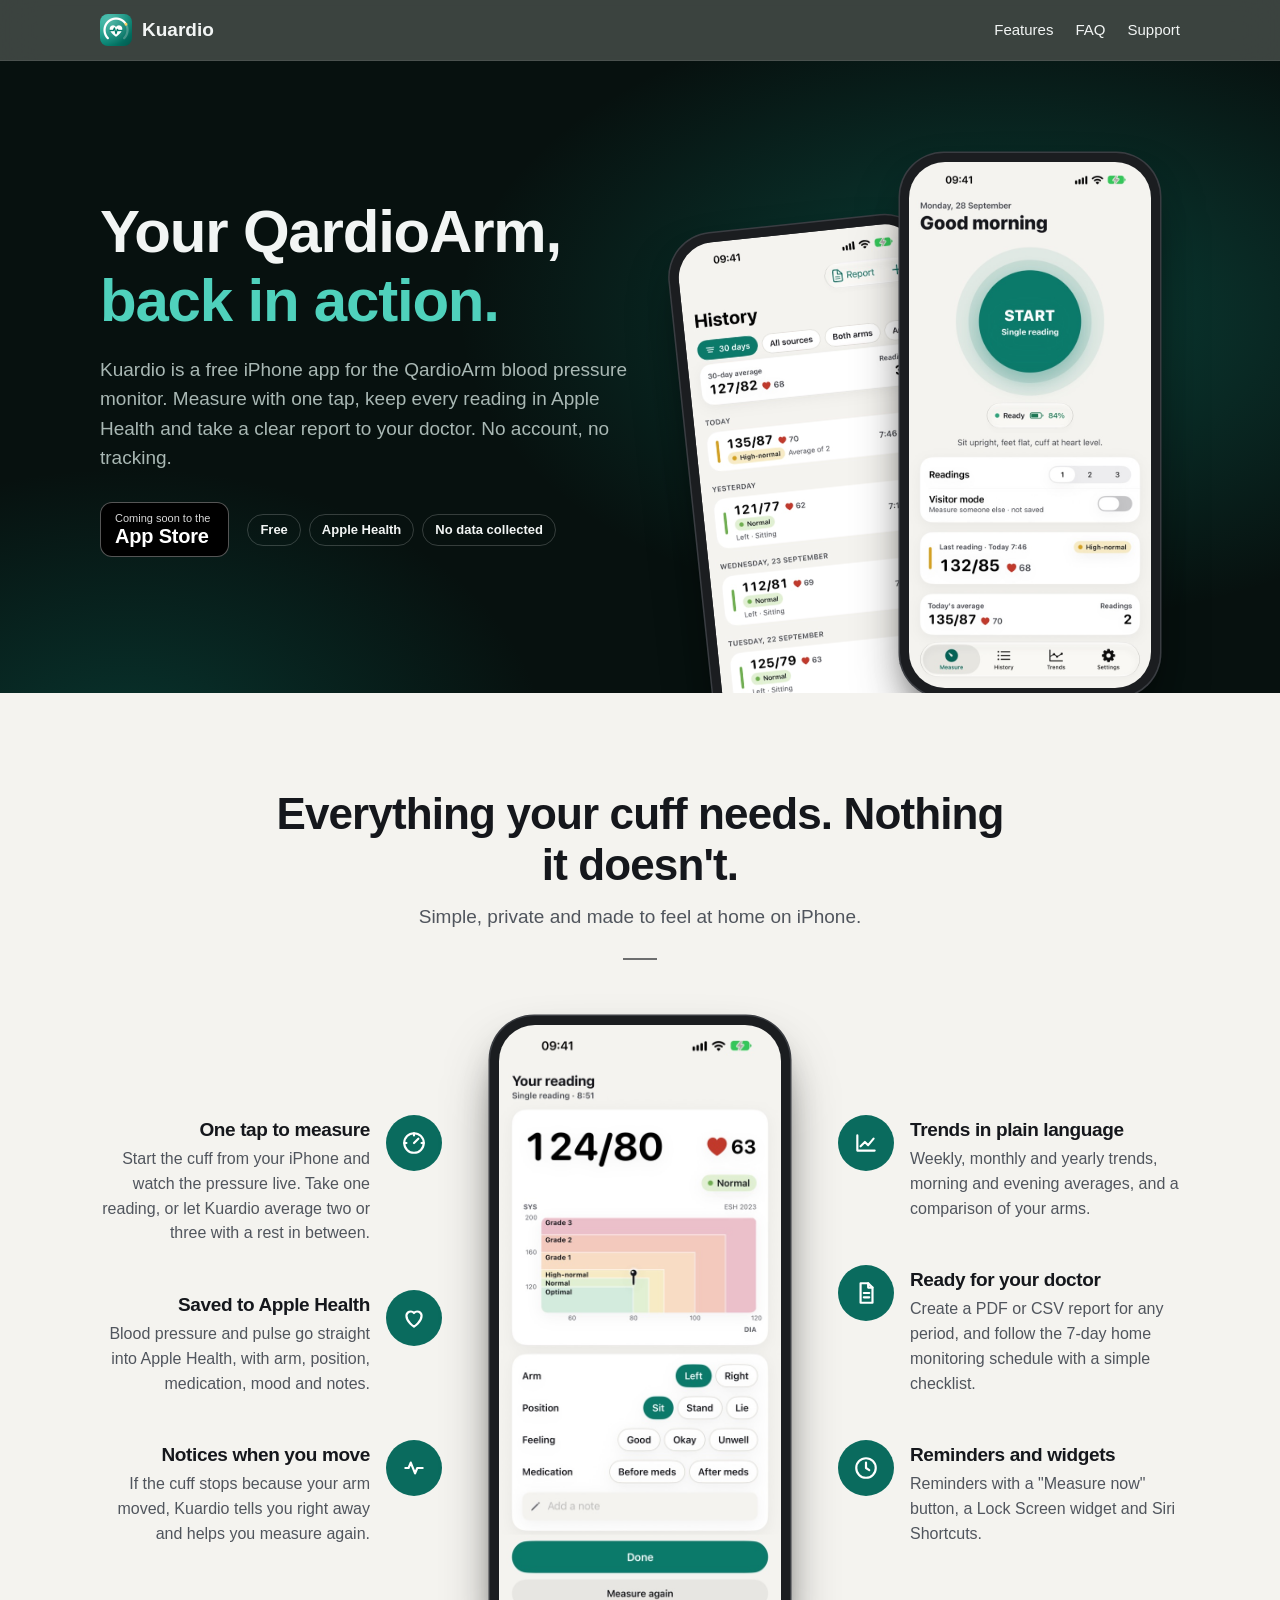
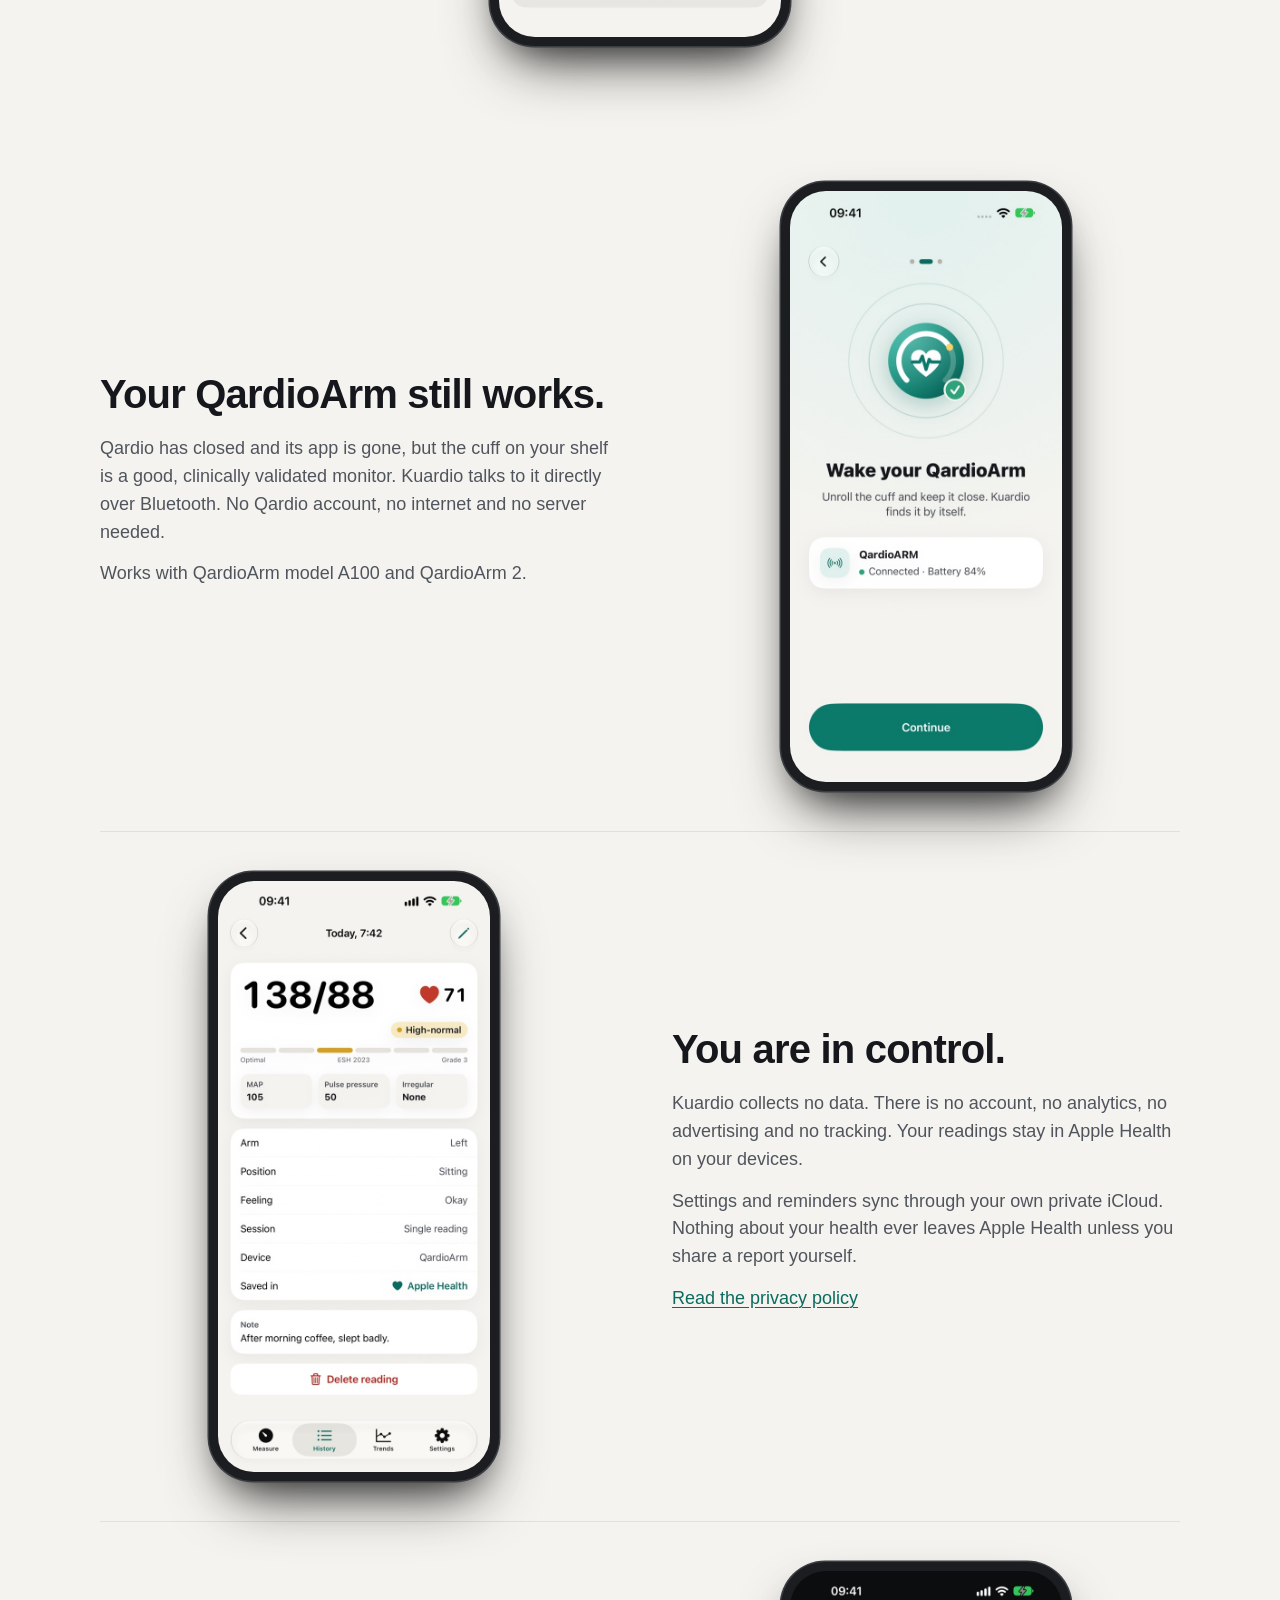
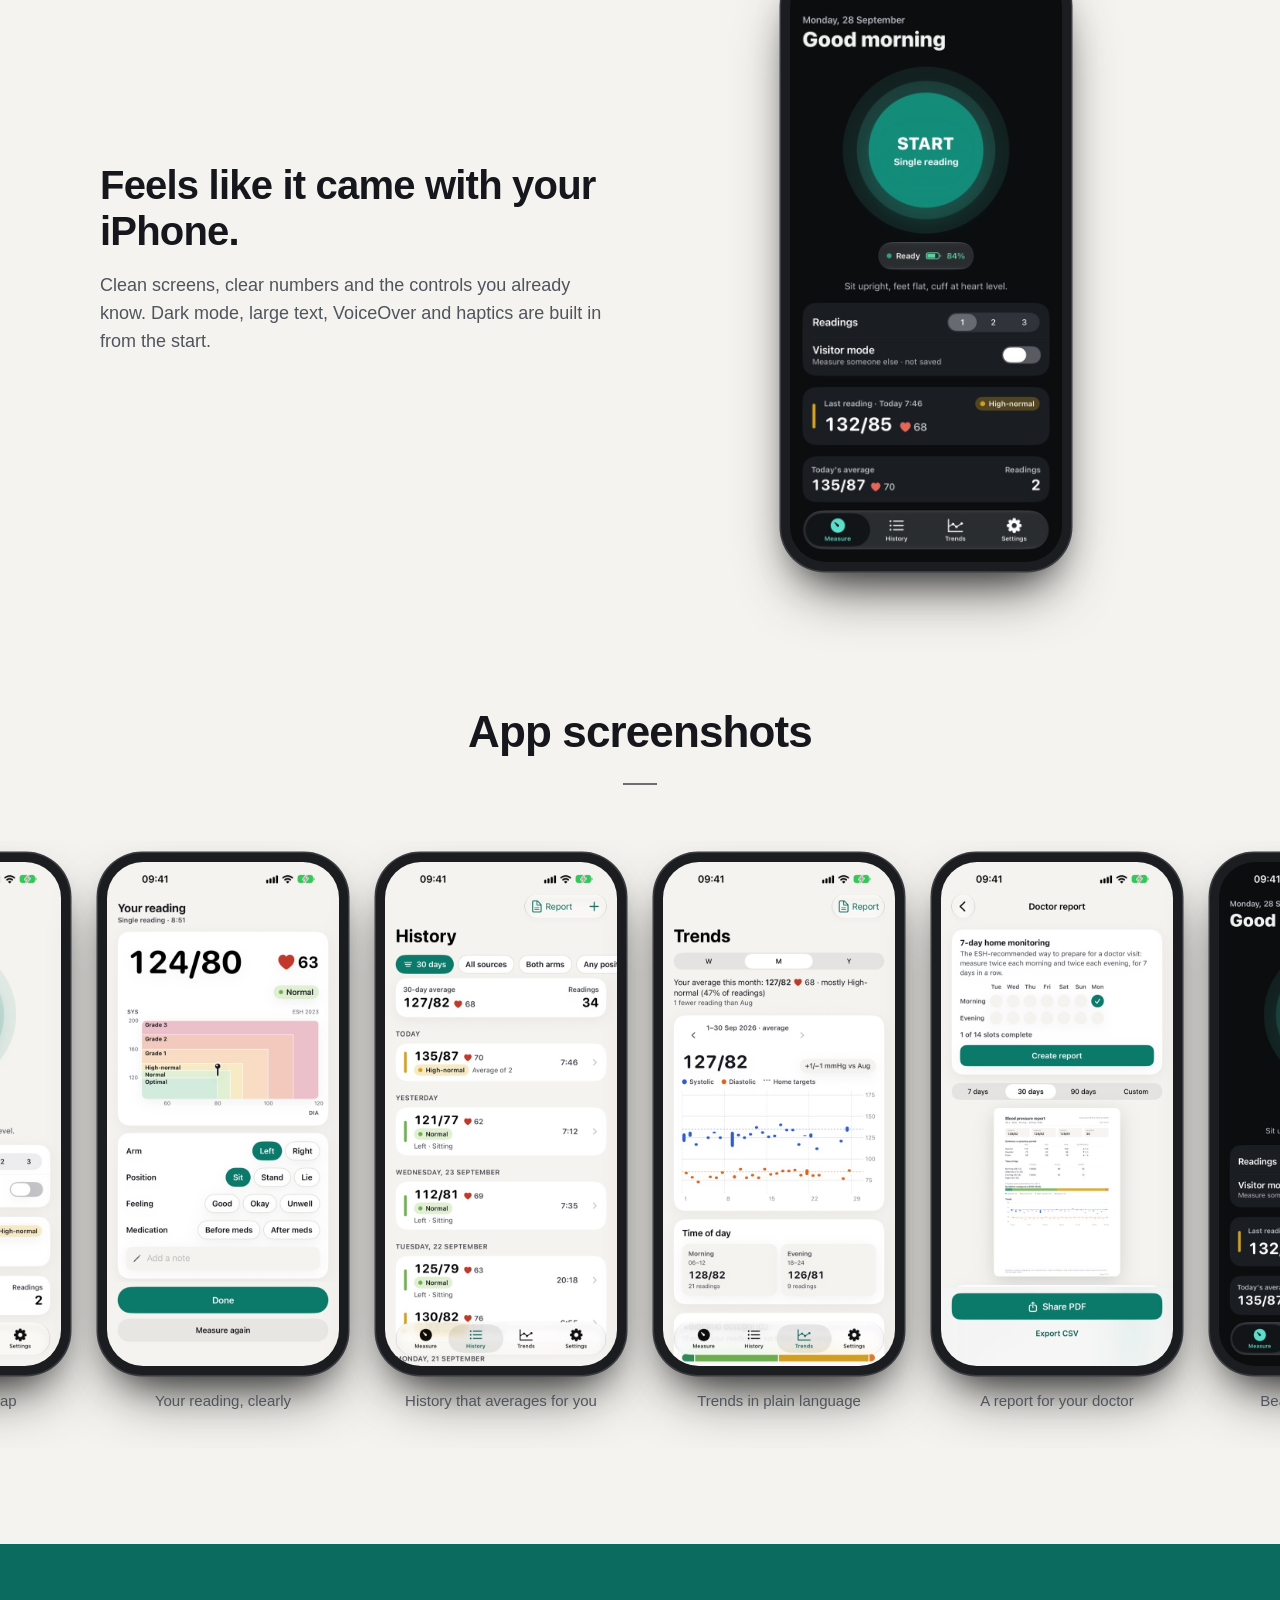
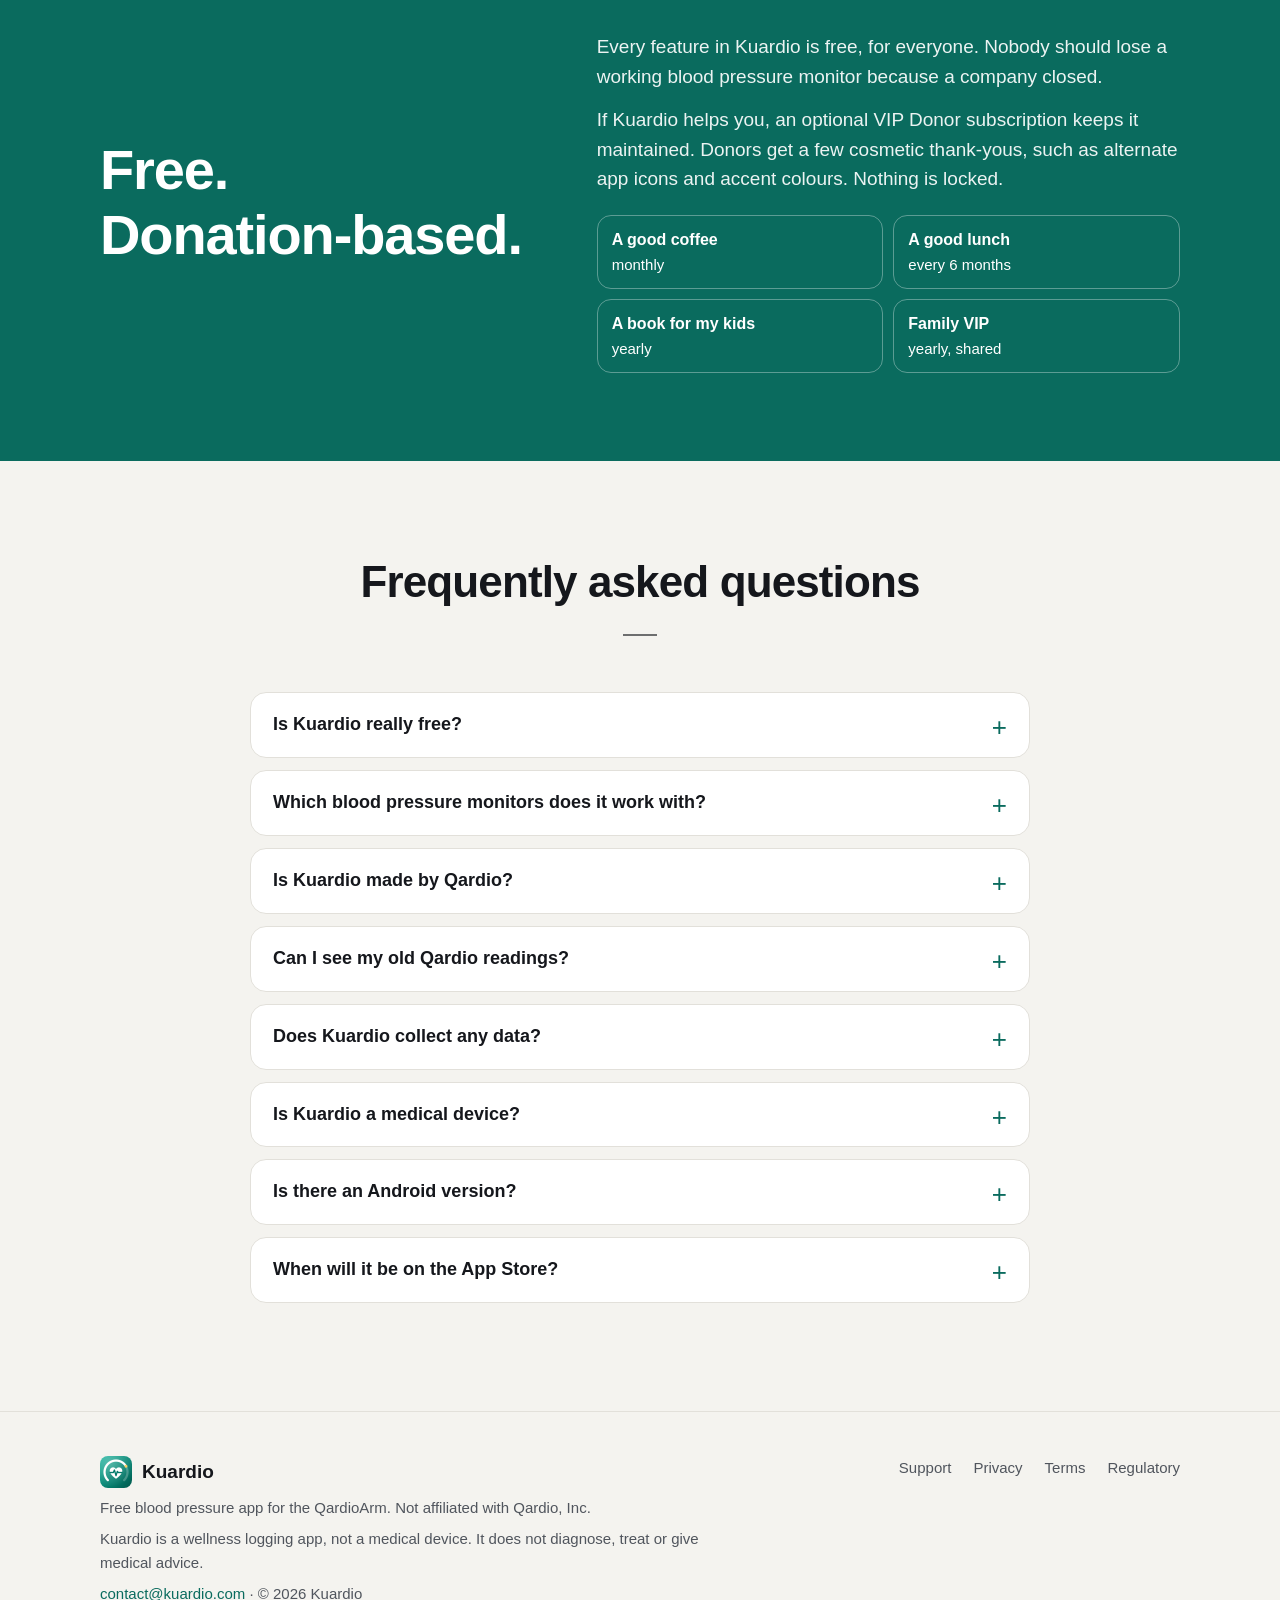
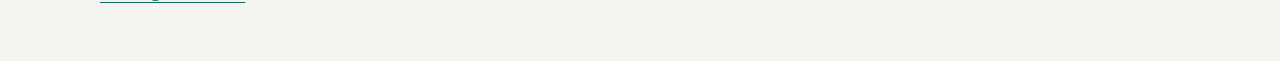
==== index.html @ b826f0f4 "Kuardio website: home, support, privacy, terms and regulatory pages Co-Authored-By: Claude Opus 5.5 " ====
<!doctype html>
<html lang="en">
<head>
<meta charset="utf-8">
<meta name="viewport" content="width=device-width, initial-scale=1">
<title>Kuardio – Free QardioArm blood pressure app for iPhone</title>
<meta name="description" content="Kuardio brings your QardioArm blood pressure monitor back to life. Measure with one tap, keep every reading in Apple Health, and share a clear report with your doctor. Free, private, no account.">
<link rel="canonical" href="https://kuardio.com/">
<meta property="og:title" content="Kuardio – your QardioArm, back in action">
<meta property="og:description" content="Free iPhone app for the QardioArm blood pressure monitor. Apple Health, trends and doctor reports. No account, no tracking.">
<meta property="og:image" content="https://kuardio.com/assets/img/icon-512.png">
<meta property="og:url" content="https://kuardio.com/">
<meta name="theme-color" content="#07110F">
<link rel="icon" href="/favicon.png">
<link rel="apple-touch-icon" href="/assets/img/apple-touch-icon.png">
<link rel="stylesheet" href="/assets/site.css">
</head>
<body>

<header class="site-header on-hero">
  <div class="wrap">
    <a class="brand" href="/"><img src="/assets/img/icon-512.png" alt="">Kuardio</a>
    <nav aria-label="Main">
      <a href="#features" class="optional">Features</a>
      <a href="#faq" class="optional">FAQ</a>
      <a href="/support.html">Support</a>
    </nav>
  </div>
</header>

<main>
<section class="hero">
  <div class="wrap">
    <div class="copy">
      <h1>Your QardioArm,<br><span>back in action.</span></h1>
      <p class="lead">Kuardio is a free iPhone app for the QardioArm blood pressure monitor. Measure with one tap, keep
        every reading in Apple Health and take a clear report to your doctor. No account, no tracking.</p>
      <div class="store-row">
        <!-- When the app is live, replace this with Apple's official "Download on the App Store" badge and the app link. -->
        <a class="store-badge" href="#faq" aria-label="Coming soon to the App Store">
          <span><small>Coming soon to the</small><strong>App Store</strong></span>
        </a>
        <div class="chips"><span class="chip">Free</span><span class="chip">Apple Health</span><span class="chip">No data collected</span></div>
      </div>
    </div>
    <div class="hero-phones" aria-hidden="true">
      <div class="phone"><img src="/assets/img/03-history.jpg" alt="" width="600" height="1304"></div>
      <div class="phone"><img src="/assets/img/01-measure.jpg" alt="" width="600" height="1304"></div>
    </div>
  </div>
</section>

<section class="block" id="features">
  <div class="wrap">
    <div class="section-head">
      <h2>Everything your cuff needs. Nothing it doesn't.</h2>
      <p>Simple, private and made to feel at home on iPhone.</p>
    </div>
    <div class="feature-grid">
      <div class="feature-col left">
        <div class="feature">
          <div class="icon"><svg viewBox="0 0 24 24"><circle cx="12" cy="12" r="9"/><path d="M12 12l4-4"/><path d="M12 3v2M3 12h2M19 12h2"/></svg></div>
          <div><h3>One tap to measure</h3><p>Start the cuff from your iPhone and watch the pressure live. Take one reading, or let Kuardio average two or three with a rest in between.</p></div>
        </div>
        <div class="feature">
          <div class="icon"><svg viewBox="0 0 24 24"><path d="M12 20s-7-4.4-7-10a4 4 0 0 1 7-2.6A4 4 0 0 1 19 10c0 5.6-7 10-7 10z"/></svg></div>
          <div><h3>Saved to Apple Health</h3><p>Blood pressure and pulse go straight into Apple Health, with arm, position, medication, mood and notes.</p></div>
        </div>
        <div class="feature">
          <div class="icon"><svg viewBox="0 0 24 24"><path d="M4 12h3l2-5 4 10 2-5h5"/></svg></div>
          <div><h3>Notices when you move</h3><p>If the cuff stops because your arm moved, Kuardio tells you right away and helps you measure again.</p></div>
        </div>
      </div>
      <div class="phone"><img src="/assets/img/02-result.jpg" alt="Kuardio showing a finished reading with its guideline chart and tags" width="600" height="1304" loading="lazy"></div>
      <div class="feature-col">
        <div class="feature">
          <div class="icon"><svg viewBox="0 0 24 24"><path d="M4 19V5M4 19h16"/><path d="M7 15l4-4 3 3 5-6"/></svg></div>
          <div><h3>Trends in plain language</h3><p>Weekly, monthly and yearly trends, morning and evening averages, and a comparison of your arms.</p></div>
        </div>
        <div class="feature">
          <div class="icon"><svg viewBox="0 0 24 24"><path d="M7 3h7l4 4v14H7z"/><path d="M14 3v4h4M10 12h5M10 16h5"/></svg></div>
          <div><h3>Ready for your doctor</h3><p>Create a PDF or CSV report for any period, and follow the 7-day home monitoring schedule with a simple checklist.</p></div>
        </div>
        <div class="feature">
          <div class="icon"><svg viewBox="0 0 24 24"><path d="M12 7v5l3 2"/><circle cx="12" cy="12" r="9"/></svg></div>
          <div><h3>Reminders and widgets</h3><p>Reminders with a "Measure now" button, a Lock Screen widget and Siri Shortcuts.</p></div>
        </div>
      </div>
    </div>
  </div>
</section>

<section class="block" style="padding-top:0">
  <div class="wrap">
    <div class="story">
      <div class="text">
        <h2>Your QardioArm still works.</h2>
        <p>Qardio has closed and its app is gone, but the cuff on your shelf is a good, clinically validated monitor.
          Kuardio talks to it directly over Bluetooth. No Qardio account, no internet and no server needed.</p>
        <p>Works with QardioArm model A100 and QardioArm 2.</p>
      </div>
      <div class="phone"><img src="/assets/img/12-connect-cuff.jpg" alt="Kuardio connecting to a QardioArm cuff" width="600" height="1304" loading="lazy"></div>
    </div>
    <div class="story flip">
      <div class="text">
        <h2>You are in control.</h2>
        <p>Kuardio collects no data. There is no account, no analytics, no advertising and no tracking. Your readings stay
          in Apple Health on your devices.</p>
        <p>Settings and reminders sync through your own private iCloud. Nothing about your health ever leaves Apple Health
          unless you share a report yourself.</p>
        <p><a href="/privacy.html">Read the privacy policy</a></p>
      </div>
      <div class="phone"><img src="/assets/img/06-detail.jpg" alt="A reading's details, saved in Apple Health" width="600" height="1304" loading="lazy"></div>
    </div>
    <div class="story">
      <div class="text">
        <h2>Feels like it came with your iPhone.</h2>
        <p>Clean screens, clear numbers and the controls you already know. Dark mode, large text, VoiceOver and haptics
          are built in from the start.</p>
      </div>
      <div class="phone"><img src="/assets/img/07-dark.jpg" alt="Kuardio in dark mode" width="600" height="1304" loading="lazy"></div>
    </div>
  </div>
</section>

<section class="block" id="screenshots" style="padding-top:0">
  <div class="wrap"><div class="section-head"><h2>App screenshots</h2></div></div>
  <div class="shots">
    <figure><div class="phone"><img src="/assets/img/01-measure.jpg" alt="" width="600" height="1304" loading="lazy"></div><figcaption>Measure with one tap</figcaption></figure>
    <figure><div class="phone"><img src="/assets/img/02-result.jpg" alt="" width="600" height="1304" loading="lazy"></div><figcaption>Your reading, clearly</figcaption></figure>
    <figure><div class="phone"><img src="/assets/img/03-history.jpg" alt="" width="600" height="1304" loading="lazy"></div><figcaption>History that averages for you</figcaption></figure>
    <figure><div class="phone"><img src="/assets/img/04-trends.jpg" alt="" width="600" height="1304" loading="lazy"></div><figcaption>Trends in plain language</figcaption></figure>
    <figure><div class="phone"><img src="/assets/img/05-report.jpg" alt="" width="600" height="1304" loading="lazy"></div><figcaption>A report for your doctor</figcaption></figure>
    <figure><div class="phone"><img src="/assets/img/07-dark.jpg" alt="" width="600" height="1304" loading="lazy"></div><figcaption>Beautiful in dark mode</figcaption></figure>
  </div>
</section>

<section class="band" id="free">
  <div class="wrap">
    <h2>Free.<br>Donation-based.</h2>
    <div>
      <p>Every feature in Kuardio is free, for everyone. Nobody should lose a working blood pressure monitor because a
        company closed.</p>
      <p>If Kuardio helps you, an optional VIP Donor subscription keeps it maintained. Donors get a few cosmetic
        thank-yous, such as alternate app icons and accent colours. Nothing is locked.</p>
      <div class="tiers">
        <div class="tier"><strong>A good coffee</strong>monthly</div>
        <div class="tier"><strong>A good lunch</strong>every 6 months</div>
        <div class="tier"><strong>A book for my kids</strong>yearly</div>
        <div class="tier"><strong>Family VIP</strong>yearly, shared</div>
      </div>
    </div>
  </div>
</section>

<section class="block" id="faq">
  <div class="wrap">
    <div class="section-head"><h2>Frequently asked questions</h2></div>
    <div class="faq">
      <details>
        <summary>Is Kuardio really free?</summary>
        <div><p>Yes. Every feature is free, with no ads and no paywall. Optional donation subscriptions help cover
          development and the Apple Developer Program; they don't unlock any features.</p></div>
      </details>
      <details>
        <summary>Which blood pressure monitors does it work with?</summary>
        <div><p>QardioArm model A100 and QardioArm 2. Kuardio needs an iPhone with iOS 26 or later. Other Qardio
          devices (QardioBase, QardioCore) aren't supported.</p></div>
      </details>
      <details>
        <summary>Is Kuardio made by Qardio?</summary>
        <div><p>No. Kuardio is an independent app made by a QardioArm owner after Qardio closed. It isn't affiliated
          with or endorsed by Qardio, Inc. "QardioArm" is used only to say which cuff Kuardio works with.</p></div>
      </details>
      <details>
        <summary>Can I see my old Qardio readings?</summary>
        <div><p>Kuardio shows all blood pressure readings in Apple Health, from any app. If the Qardio app saved your
          readings to Apple Health, they appear in Kuardio's history and trends. Data kept only in Qardio's cloud
          can't be reached any more.</p></div>
      </details>
      <details>
        <summary>Does Kuardio collect any data?</summary>
        <div><p>No. There is no account, no server, no analytics and no tracking. Readings are stored in Apple Health;
          settings sync through your private iCloud. See the <a href="/privacy.html">privacy policy</a>.</p></div>
      </details>
      <details>
        <summary>Is Kuardio a medical device?</summary>
        <div><p>No. Kuardio is a wellness logging app. The measurement is made by your QardioArm, which was cleared by
          the FDA and CE-marked as a blood pressure monitor. Kuardio starts the cuff, shows and stores what it reports,
          and does not diagnose, treat or give medical advice. More on the <a href="/regulatory.html">regulatory
          page</a>.</p></div>
      </details>
      <details>
        <summary>Is there an Android version?</summary>
        <div><p>Not at the moment. Kuardio is built for iPhone and Apple Health.</p></div>
      </details>
      <details>
        <summary>When will it be on the App Store?</summary>
        <div><p>Kuardio is being prepared for App Store review. This page will link to it as soon as it's
          available.</p></div>
      </details>
    </div>
  </div>
</section>
</main>

<footer class="site-footer">
  <div class="wrap">
    <div>
      <a class="brand" href="/"><img src="/assets/img/icon-512.png" alt="">Kuardio</a>
      <p>Free blood pressure app for the QardioArm. Not affiliated with Qardio, Inc.</p>
      <p>Kuardio is a wellness logging app, not a medical device. It does not diagnose, treat or give medical advice.</p>
      <p><a href="mailto:contact@kuardio.com">contact@kuardio.com</a> · © 2026 Kuardio</p>
    </div>
    <nav aria-label="Footer">
      <a href="/support.html">Support</a>
      <a href="/privacy.html">Privacy</a>
      <a href="/terms.html">Terms</a>
      <a href="/regulatory.html">Regulatory</a>
    </nav>
  </div>
</footer>
</body>
</html>
---- assets/site.css ----
/* Kuardio website. One stylesheet, no build step, no third-party code. */
:root {
  color-scheme: light dark;
  --bg: #F4F3EF;
  --surface: #FFFFFF;
  --ink: #15171C;
  --ink2: #50555D;
  --line: #E2E0DA;
  --accent: #0A6B5E;
  --accent-bright: #13A08B;
  --accent-ink: #FFFFFF;
  --hero: #07110F;
  --hero-ink: #F2F5F4;
  --hero-ink2: #A9B8B4;
  --radius: 22px;
  --max: 1120px;
}
@media (prefers-color-scheme: dark) {
  :root {
    --bg: #0B0D0F;
    --surface: #16191C;
    --ink: #F2F2EF;
    --ink2: #B1B7BE;
    --line: #262A2F;
    --accent: #4FD1BC;
    --accent-bright: #4FD1BC;
    --accent-ink: #04201B;
  }
}

* { box-sizing: border-box; }
html { scroll-behavior: smooth; -webkit-text-size-adjust: 100%; }
body {
  margin: 0;
  background: var(--bg);
  color: var(--ink);
  font: 17px/1.55 -apple-system, BlinkMacSystemFont, "SF Pro Text", "Helvetica Neue", Helvetica, Arial, sans-serif;
  -webkit-font-smoothing: antialiased;
}
img { max-width: 100%; display: block; }
a { color: var(--accent); text-underline-offset: 3px; }
h1, h2, h3 { line-height: 1.15; letter-spacing: -0.02em; margin: 0; }
.wrap { max-width: var(--max); margin: 0 auto; padding: 0 20px; }

/* Header */
.site-header {
  position: sticky; top: 0; z-index: 10;
  background: color-mix(in srgb, var(--bg) 82%, transparent);
  backdrop-filter: saturate(180%) blur(20px);
  -webkit-backdrop-filter: saturate(180%) blur(20px);
  border-bottom: 1px solid var(--line);
}
.site-header.on-hero { background: color-mix(in srgb, var(--hero) 78%, transparent); border-color: #ffffff14; }
.site-header .wrap { display: flex; align-items: center; justify-content: space-between; height: 60px; gap: 16px; }
.brand { display: flex; align-items: center; gap: 10px; font-weight: 700; font-size: 19px; color: var(--ink); text-decoration: none; }
.on-hero .brand, .on-hero nav a { color: var(--hero-ink); }
.brand img { width: 32px; height: 32px; border-radius: 8px; }
nav { display: flex; gap: 22px; }
nav a { color: var(--ink2); text-decoration: none; font-size: 15px; font-weight: 500; }
nav a:hover, nav a[aria-current="page"] { color: var(--ink); }
.on-hero nav a:hover { color: #fff; }
@media (max-width: 560px) { nav { gap: 14px; } nav a.optional { display: none; } }

/* Hero */
.hero {
  background:
    radial-gradient(900px 520px at 78% 40%, #13A08B55, transparent 60%),
    radial-gradient(700px 480px at 10% 110%, #0A6B5E66, transparent 60%),
    var(--hero);
  color: var(--hero-ink);
  overflow: hidden;
}
.hero .wrap { display: grid; grid-template-columns: 1.05fr 1fr; align-items: center; gap: 40px; padding-top: 72px; padding-bottom: 0; }
.hero h1 { font-size: clamp(38px, 5.4vw, 60px); font-weight: 800; }
.hero h1 span { color: #4FD1BC; }
.hero p.lead { color: var(--hero-ink2); font-size: 19px; margin: 20px 0 30px; max-width: 30em; }
.hero .copy { padding-bottom: 72px; }
.hero-phones { position: relative; height: 560px; }
.hero-phones .phone { position: absolute; width: 260px; }
.hero-phones .phone:first-child { left: 4%; top: 90px; transform: rotate(-6deg); }
.hero-phones .phone:last-child { right: 4%; top: 20px; z-index: 1; }
@media (max-width: 860px) {
  .hero .wrap { grid-template-columns: 1fr; padding-top: 48px; }
  .hero .copy { padding-bottom: 0; }
  .hero-phones { height: 400px; }
  .hero-phones .phone { width: min(190px, 46vw); }
  .hero-phones .phone:first-child { left: max(4px, calc(50% - 185px)); top: 60px; }
  .hero-phones .phone:last-child { right: max(4px, calc(50% - 185px)); }
}

.store-row { display: flex; flex-wrap: wrap; align-items: center; gap: 18px; }
.store-badge {
  display: inline-flex; align-items: center; gap: 10px;
  background: #000; color: #fff; border: 1px solid #ffffff55; border-radius: 12px;
  padding: 9px 18px 9px 14px; text-decoration: none; line-height: 1.1;
}
.store-badge svg { width: 26px; height: 26px; fill: #fff; }
.store-badge small { display: block; font-size: 11px; opacity: .85; }
.store-badge strong { font-size: 20px; font-weight: 600; letter-spacing: -0.01em; }
.chips { display: flex; flex-wrap: wrap; gap: 8px; }
.chip { font-size: 13px; font-weight: 600; color: var(--hero-ink); border: 1px solid #ffffff30; border-radius: 99px; padding: 5px 12px; }

/* Phone frame around a screenshot */
.phone {
  border-radius: 44px; padding: 9px; background: #1B1D20;
  box-shadow: 0 0 0 1.5px #3A3D42, 0 30px 60px -20px #000c, 0 18px 36px -18px #0008;
}
.phone img { border-radius: 36px; width: 100%; height: auto; }

/* Sections */
section.block { padding: 96px 0; }
.section-head { text-align: center; max-width: 760px; margin: 0 auto 56px; }
.section-head h2 { font-size: clamp(30px, 4vw, 44px); font-weight: 800; }
.section-head p { color: var(--ink2); font-size: 19px; margin: 12px 0 0; }
.section-head::after { content: ""; display: block; width: 34px; height: 2px; background: var(--ink); opacity: .6; margin: 26px auto 0; }

/* Features around a phone */
.feature-grid { display: grid; grid-template-columns: 1fr 300px 1fr; gap: 48px; align-items: center; }
.feature-col { display: grid; gap: 44px; }
.feature-col.left { text-align: right; }
.feature { display: grid; grid-template-columns: 56px 1fr; gap: 16px; align-items: start; }
.feature-col.left .feature { grid-template-columns: 1fr 56px; }
.feature-col.left .feature .icon { order: 2; }
.feature h3 { font-size: 19px; margin: 4px 0 6px; }
.feature p { margin: 0; color: var(--ink2); font-size: 16px; }
.icon {
  width: 56px; height: 56px; border-radius: 50%;
  display: grid; place-items: center;
  background: var(--accent); color: var(--accent-ink);
}
.icon svg { width: 26px; height: 26px; stroke: currentColor; fill: none; stroke-width: 2; stroke-linecap: round; stroke-linejoin: round; }
@media (max-width: 900px) {
  .feature-grid { grid-template-columns: 1fr; }
  .feature-grid .phone { max-width: 280px; margin: 0 auto; order: -1; }
  .feature-col.left { text-align: left; }
  .feature-col.left .feature { grid-template-columns: 56px 1fr; }
  .feature-col.left .feature .icon { order: 0; }
}

/* Alternating story rows */
.story { display: grid; grid-template-columns: 1fr 1fr; gap: 64px; align-items: center; padding: 40px 0; }
.story + .story { border-top: 1px solid var(--line); }
.story .phone { max-width: 290px; margin: 0 auto; }
.story h2 { font-size: clamp(28px, 3.6vw, 40px); font-weight: 800; margin-bottom: 18px; }
.story p { color: var(--ink2); font-size: 18px; margin: 0 0 14px; }
.story.flip .text { order: 2; }
@media (max-width: 820px) { .story { grid-template-columns: 1fr; gap: 32px; } .story.flip .text { order: 0; } }

/* Screenshot strip */
.shots {
  display: grid; grid-auto-flow: column; grid-auto-columns: 250px; gap: 28px;
  overflow-x: auto; scroll-snap-type: x mandatory; padding: 12px 20px 36px;
  scrollbar-width: thin;
}
.shots figure { margin: 0; scroll-snap-align: center; }
.shots figcaption { text-align: center; color: var(--ink2); font-size: 15px; margin-top: 14px; }
@media (min-width: 1200px) { .shots { justify-content: center; } }

/* Donation band */
.band { background: #0A6B5E; color: #FFFFFF; padding: 88px 0; }
.band .wrap { display: grid; grid-template-columns: 1fr 1.3fr; gap: 48px; align-items: center; }
.band h2 { font-size: clamp(38px, 5vw, 56px); font-weight: 800; }
.band p { font-size: 19px; margin: 0 0 14px; opacity: .92; }
.tiers { display: grid; grid-template-columns: repeat(2, minmax(0, 1fr)); gap: 10px; margin-top: 22px; }
.tier { border: 1px solid #FFFFFF55; border-radius: 14px; padding: 12px 14px; font-size: 15px; }
.tier strong { display: block; font-size: 16px; }
@media (max-width: 820px) { .band .wrap { grid-template-columns: 1fr; } }

/* FAQ */
.faq { max-width: 780px; margin: 0 auto; }
.faq details { background: var(--surface); border: 1px solid var(--line); border-radius: 16px; margin-bottom: 12px; }
.faq summary { cursor: pointer; list-style: none; padding: 18px 52px 18px 22px; font-weight: 600; font-size: 18px; position: relative; }
.faq summary::-webkit-details-marker { display: none; }
.faq summary::after { content: "+"; position: absolute; right: 22px; top: 14px; font-size: 26px; font-weight: 400; color: var(--accent); }
.faq details[open] summary::after { content: "–"; }
.faq details > div { padding: 0 22px 18px; color: var(--ink2); }
.faq details > div p { margin: 0 0 10px; }

/* Documents (support, privacy, terms, regulatory) */
.doc { max-width: 760px; margin: 0 auto; padding: 56px 20px 80px; }
.doc h1 { font-size: clamp(34px, 5vw, 46px); font-weight: 800; margin-bottom: 8px; }
.doc .meta { color: var(--ink2); font-size: 15px; margin: 0 0 28px; }
.doc h2 { font-size: 22px; margin: 40px 0 10px; }
.doc h3 { font-size: 18px; margin: 24px 0 8px; }
.doc p, .doc li { color: var(--ink2); }
.doc li { margin-bottom: 6px; }
.doc strong { color: var(--ink); }
.doc .card { background: var(--surface); border: 1px solid var(--line); border-radius: var(--radius); padding: 22px 24px; margin: 20px 0; }
.doc .card p:last-child { margin-bottom: 0; }
.doc table { width: 100%; border-collapse: collapse; font-size: 15px; margin: 12px 0; }
.doc th, .doc td { text-align: left; padding: 10px 8px; border-bottom: 1px solid var(--line); vertical-align: top; color: var(--ink2); }
.doc th { color: var(--ink); font-weight: 600; }
.doc .table-scroll { overflow-x: auto; }
.button {
  display: inline-block; background: var(--accent); color: var(--accent-ink);
  font-weight: 600; text-decoration: none; border-radius: 12px; padding: 12px 22px;
}
.toc { display: flex; flex-wrap: wrap; gap: 8px; margin: 0 0 8px; padding: 0; list-style: none; }
.toc a { display: inline-block; border: 1px solid var(--line); border-radius: 99px; padding: 5px 13px; font-size: 14px; text-decoration: none; color: var(--ink2); }

/* Footer */
.site-footer { border-top: 1px solid var(--line); padding: 44px 0 56px; color: var(--ink2); font-size: 15px; }
.site-footer .wrap { display: grid; grid-template-columns: 1.4fr 1fr; gap: 28px; }
.site-footer nav { flex-wrap: wrap; justify-content: flex-end; }
.site-footer p { margin: 8px 0 0; }
@media (max-width: 720px) { .site-footer .wrap { grid-template-columns: 1fr; } .site-footer nav { justify-content: flex-start; } }
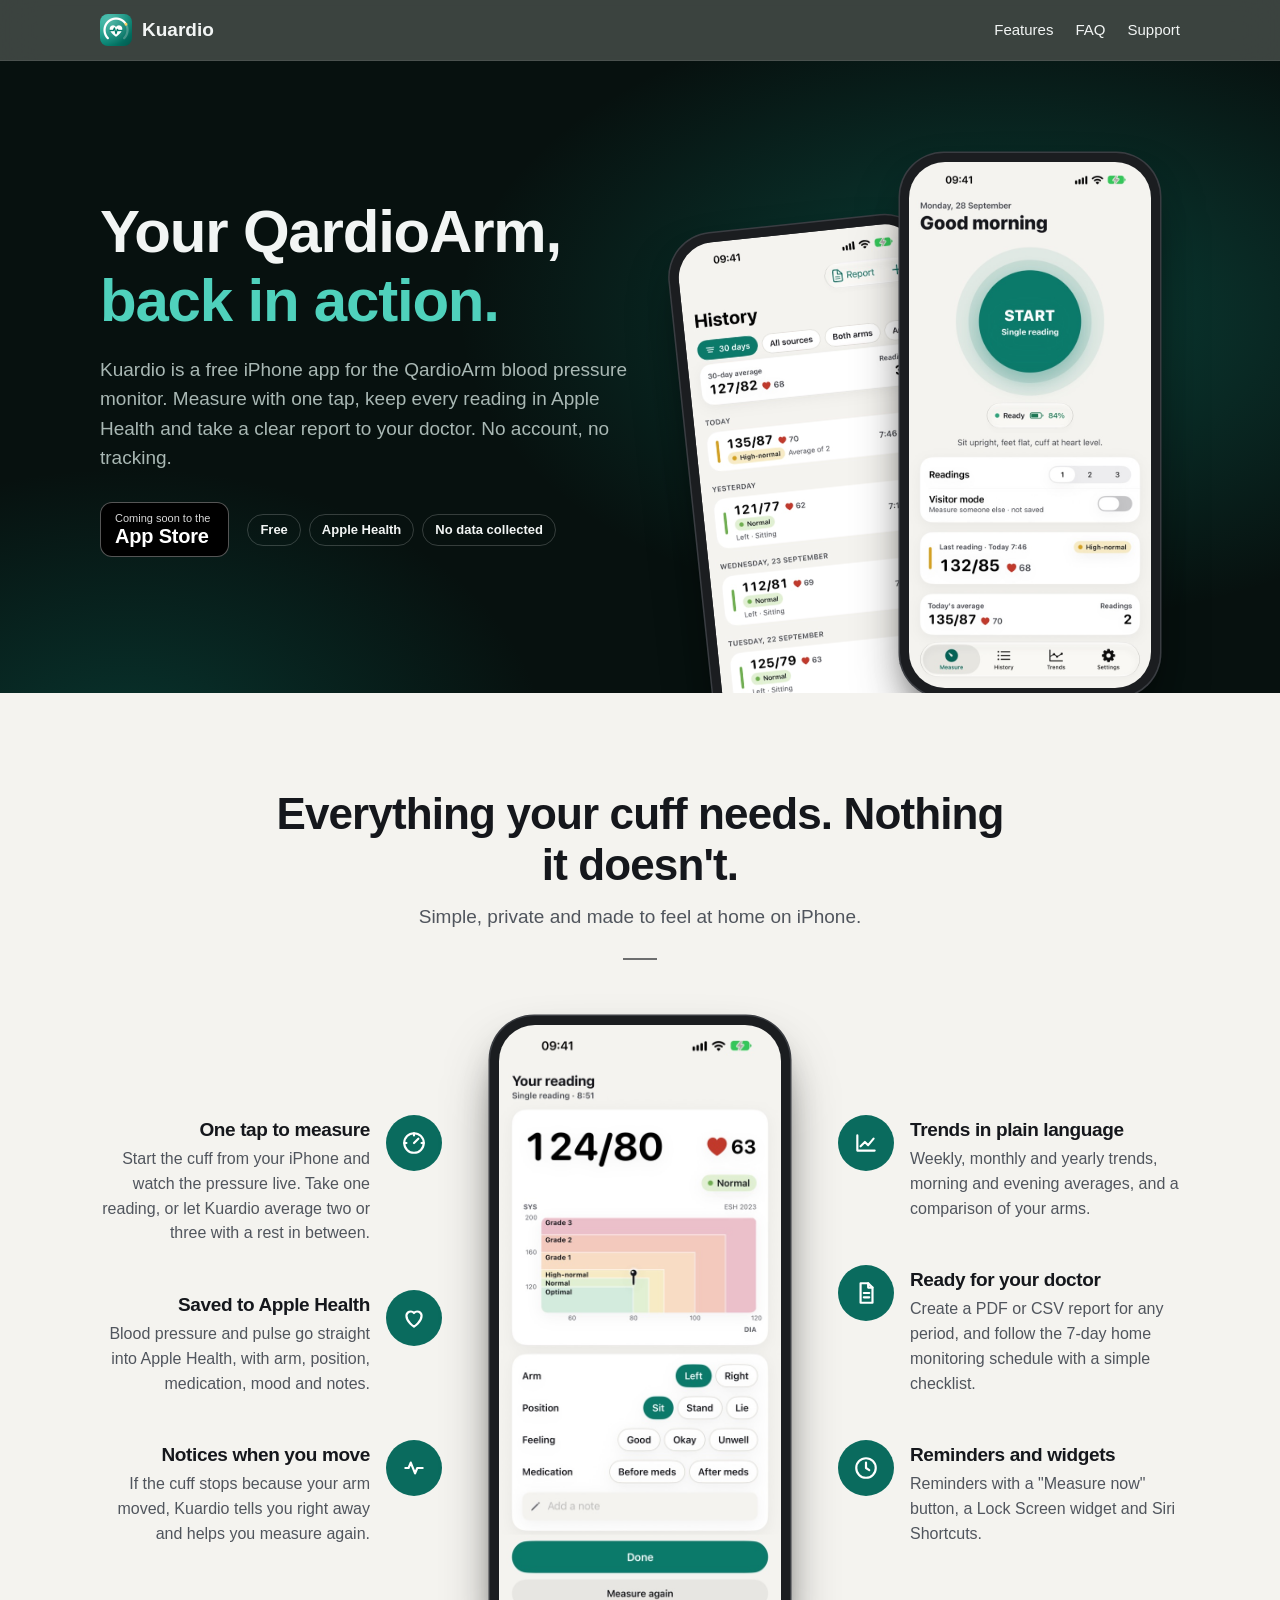
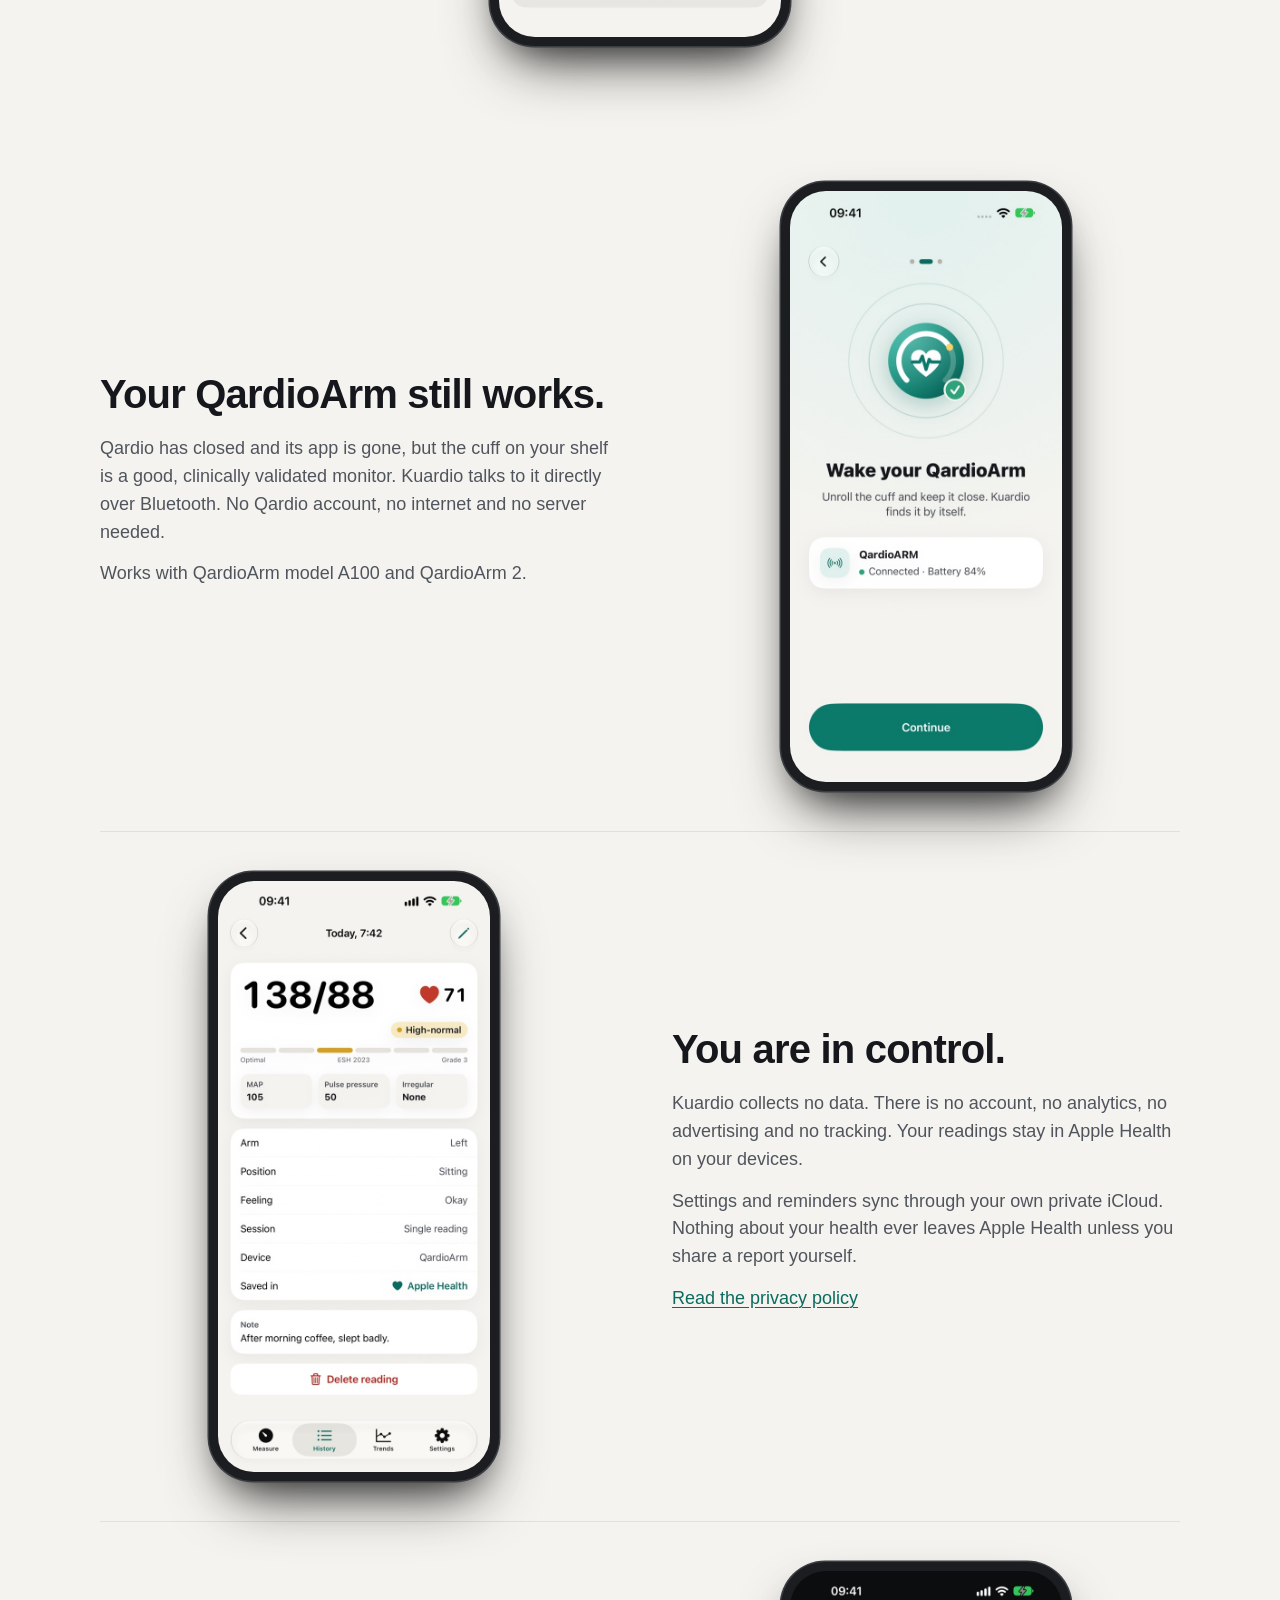
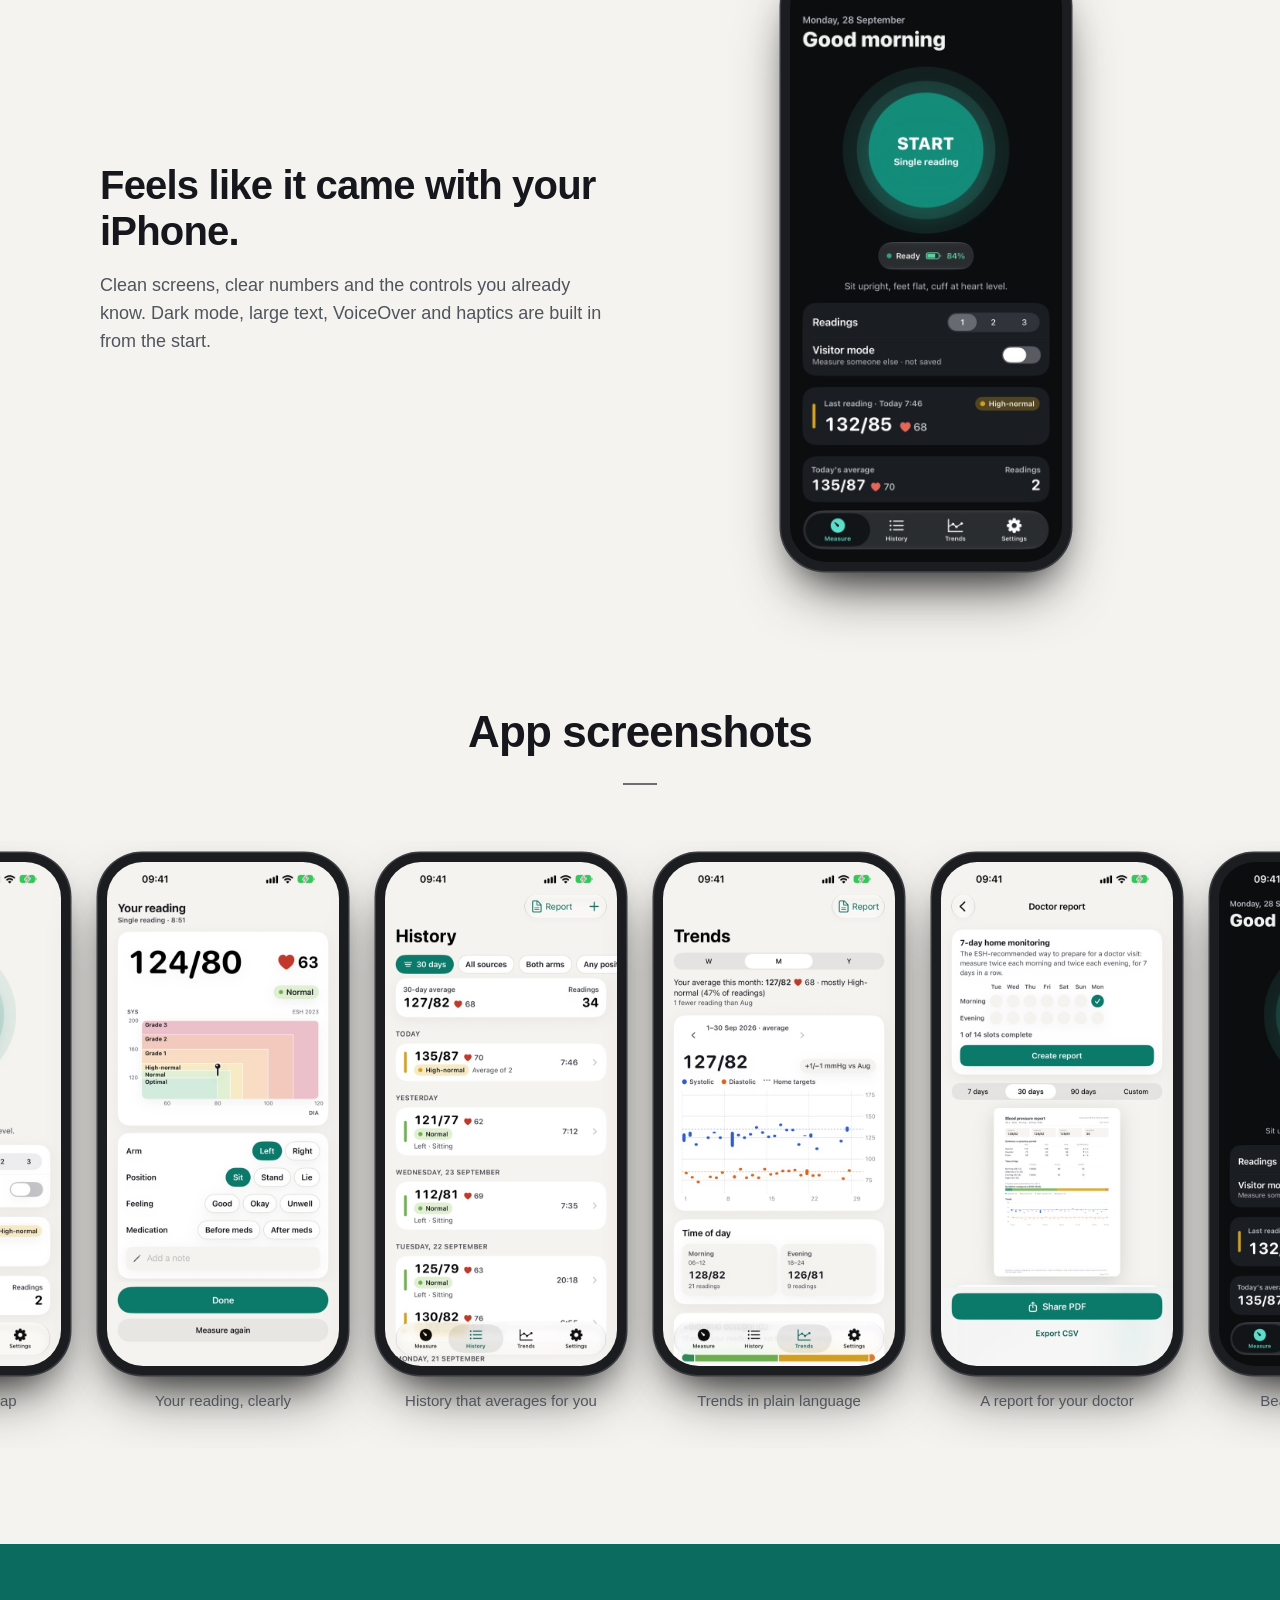
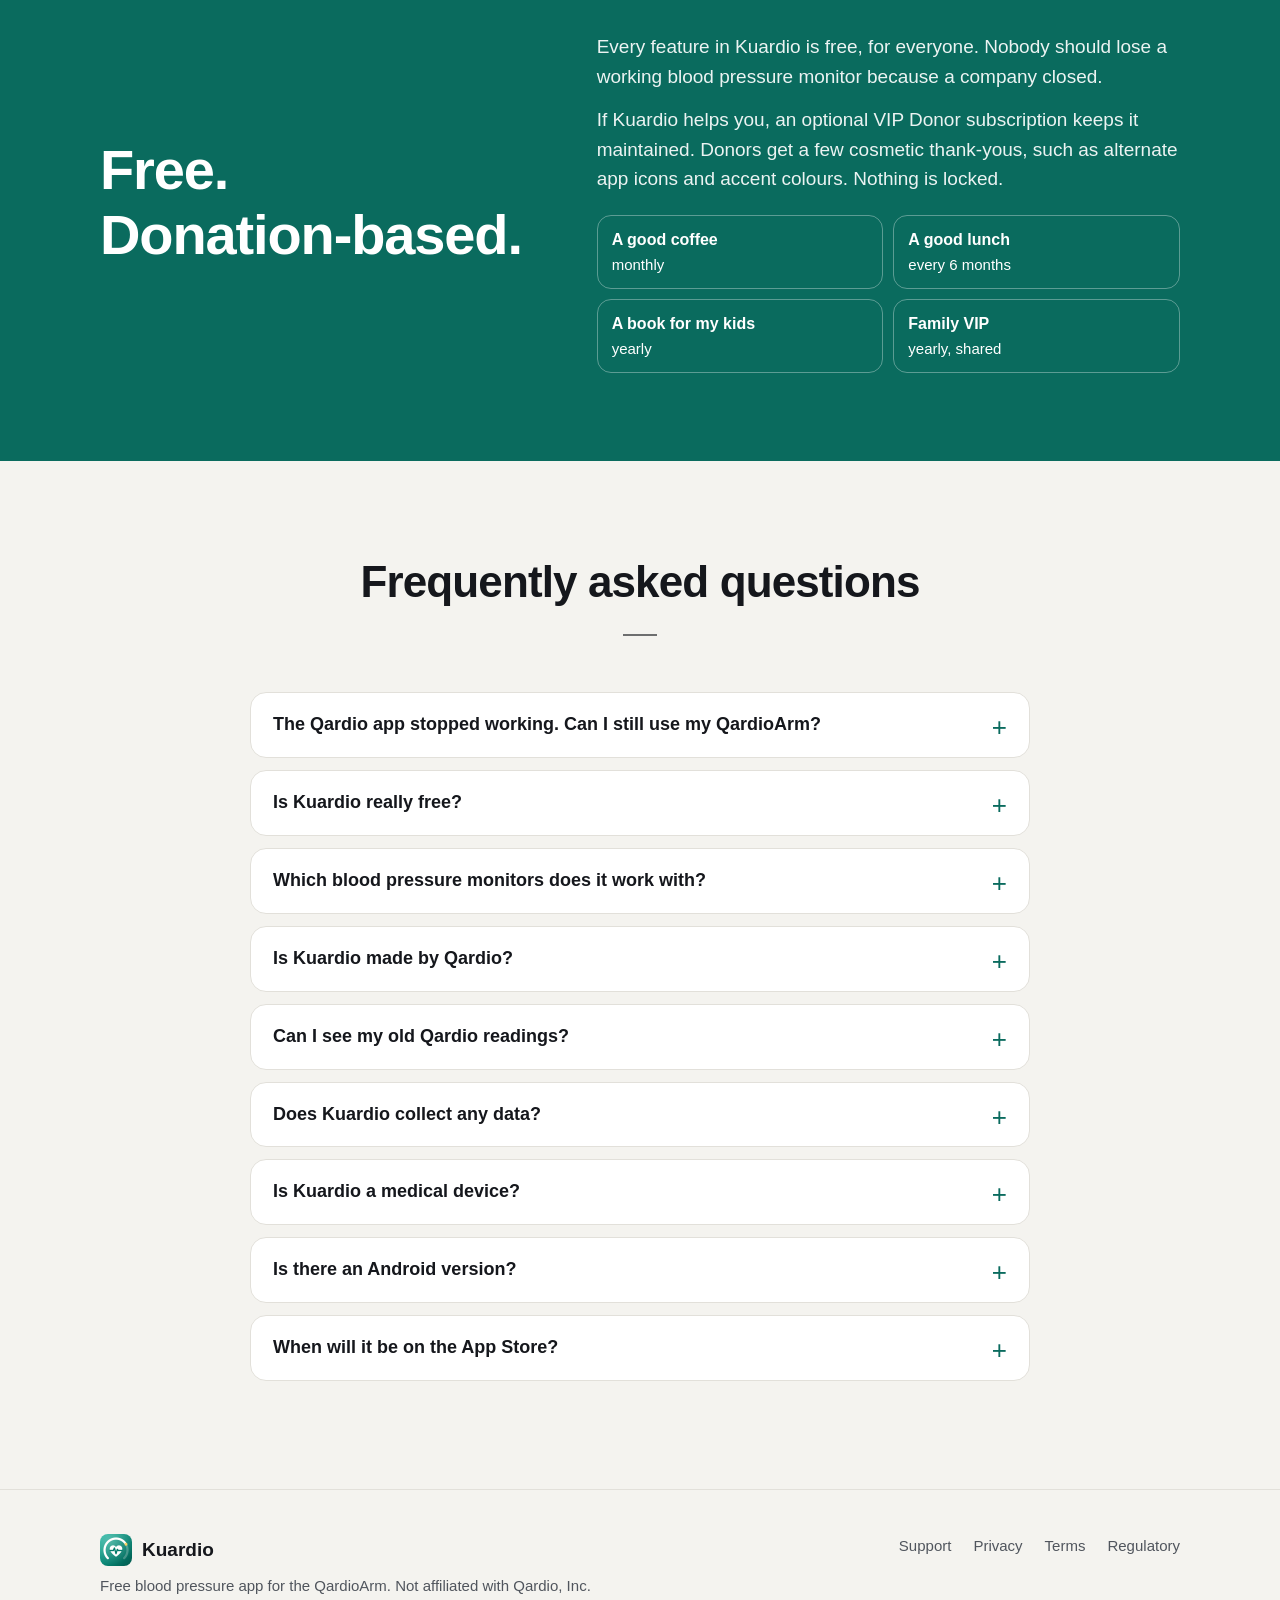
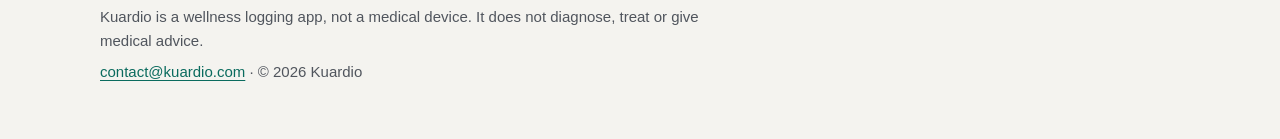
==== commit bca5116e: "Search and AI visibility: social preview image and tags, JSON-LD, llms.txt, new FAQ entry - Open Gra" ====
--- a/index.html
+++ b/index.html
@@ -6,14 +6,157 @@
 <title>Kuardio – Free QardioArm blood pressure app for iPhone</title>
 <meta name="description" content="Kuardio brings your QardioArm blood pressure monitor back to life. Measure with one tap, keep every reading in Apple Health, and share a clear report with your doctor. Free, private, no account.">
 <link rel="canonical" href="https://kuardio.com/">
+<meta property="og:type" content="website">
+<meta property="og:site_name" content="Kuardio">
+<meta property="og:locale" content="en_US">
 <meta property="og:title" content="Kuardio – your QardioArm, back in action">
 <meta property="og:description" content="Free iPhone app for the QardioArm blood pressure monitor. Apple Health, trends and doctor reports. No account, no tracking.">
-<meta property="og:image" content="https://kuardio.com/assets/img/icon-512.png">
 <meta property="og:url" content="https://kuardio.com/">
+<meta property="og:image" content="https://kuardio.com/assets/img/og-image.jpg">
+<meta property="og:image:width" content="1200">
+<meta property="og:image:height" content="630">
+<meta property="og:image:alt" content="Kuardio: your QardioArm, back in action. Free iPhone app for the QardioArm blood pressure monitor.">
+<meta name="twitter:card" content="summary_large_image">
 <meta name="theme-color" content="#07110F">
 <link rel="icon" href="/favicon.png">
 <link rel="apple-touch-icon" href="/assets/img/apple-touch-icon.png">
 <link rel="stylesheet" href="/assets/site.css">
+<script type="application/ld+json">
+{
+ "@context": "https://schema.org",
+ "@graph": [
+  {
+   "@type": "WebSite",
+   "@id": "https://kuardio.com/#website",
+   "url": "https://kuardio.com/",
+   "name": "Kuardio",
+   "inLanguage": "en"
+  },
+  {
+   "@type": "Organization",
+   "@id": "https://kuardio.com/#org",
+   "name": "Kuardio",
+   "url": "https://kuardio.com/",
+   "logo": "https://kuardio.com/assets/img/icon-512.png",
+   "email": "contact@kuardio.com"
+  },
+  {
+   "@type": "MobileApplication",
+   "@id": "https://kuardio.com/#app",
+   "name": "Kuardio",
+   "url": "https://kuardio.com/",
+   "description": "Free iPhone app for the QardioArm blood pressure monitor (models A100 and QardioArm 2). Starts measurements over Bluetooth, saves readings to Apple Health, shows trends and creates PDF or CSV reports for your doctor. No account, no data collected. A wellness logging app, not a medical device.",
+   "operatingSystem": "iOS 26 or later",
+   "applicationCategory": "HealthApplication",
+   "applicationSubCategory": "Blood pressure logging",
+   "isAccessibleForFree": true,
+   "offers": {
+    "@type": "Offer",
+    "price": "0",
+    "priceCurrency": "USD"
+   },
+   "image": "https://kuardio.com/assets/img/icon-512.png",
+   "screenshot": [
+    "https://kuardio.com/assets/img/01-measure.jpg",
+    "https://kuardio.com/assets/img/02-result.jpg",
+    "https://kuardio.com/assets/img/03-history.jpg",
+    "https://kuardio.com/assets/img/04-trends.jpg",
+    "https://kuardio.com/assets/img/05-report.jpg"
+   ],
+   "featureList": [
+    "One-tap measurement on the QardioArm over Bluetooth",
+    "Readings saved to Apple Health",
+    "Averages of 2–3 readings per session",
+    "Weekly, monthly and yearly trends",
+    "PDF and CSV reports for your doctor",
+    "7-day home monitoring checklist",
+    "Reminders, Lock Screen widget and Siri Shortcuts"
+   ],
+   "publisher": {
+    "@id": "https://kuardio.com/#org"
+   }
+  },
+  {
+   "@type": "FAQPage",
+   "@id": "https://kuardio.com/#faq",
+   "mainEntity": [
+    {
+     "@type": "Question",
+     "name": "The Qardio app stopped working. Can I still use my QardioArm?",
+     "acceptedAnswer": {
+      "@type": "Answer",
+      "text": "Yes. Qardio has closed and its app no longer works, but the QardioArm cuff itself is fine. Kuardio connects to it directly over Bluetooth, with no Qardio account and no internet, and saves your readings to Apple Health. It works with QardioArm model A100 and QardioArm 2 on an iPhone with iOS 26 or later."
+     }
+    },
+    {
+     "@type": "Question",
+     "name": "Is Kuardio really free?",
+     "acceptedAnswer": {
+      "@type": "Answer",
+      "text": "Yes. Every feature is free, with no ads and no paywall. Optional donation subscriptions help cover development and the Apple Developer Program; they don't unlock any features."
+     }
+    },
+    {
+     "@type": "Question",
+     "name": "Which blood pressure monitors does it work with?",
+     "acceptedAnswer": {
+      "@type": "Answer",
+      "text": "QardioArm model A100 and QardioArm 2. Kuardio needs an iPhone with iOS 26 or later. Other Qardio devices (QardioBase, QardioCore) aren't supported."
+     }
+    },
+    {
+     "@type": "Question",
+     "name": "Is Kuardio made by Qardio?",
+     "acceptedAnswer": {
+      "@type": "Answer",
+      "text": "No. Kuardio is an independent app made by a QardioArm owner after Qardio closed. It isn't affiliated with or endorsed by Qardio, Inc. \"QardioArm\" is used only to say which cuff Kuardio works with."
+     }
+    },
+    {
+     "@type": "Question",
+     "name": "Can I see my old Qardio readings?",
+     "acceptedAnswer": {
+      "@type": "Answer",
+      "text": "Kuardio shows all blood pressure readings in Apple Health, from any app. If the Qardio app saved your readings to Apple Health, they appear in Kuardio's history and trends. Data kept only in Qardio's cloud can't be reached any more."
+     }
+    },
+    {
+     "@type": "Question",
+     "name": "Does Kuardio collect any data?",
+     "acceptedAnswer": {
+      "@type": "Answer",
+      "text": "No. There is no account, no server, no analytics and no tracking. Readings are stored in Apple Health; settings sync through your private iCloud. See the privacy policy."
+     }
+    },
+    {
+     "@type": "Question",
+     "name": "Is Kuardio a medical device?",
+     "acceptedAnswer": {
+      "@type": "Answer",
+      "text": "No. Kuardio is a wellness logging app. The measurement is made by your QardioArm, which was cleared by the FDA and CE-marked as a blood pressure monitor. Kuardio starts the cuff, shows and stores what it reports, and does not diagnose, treat or give medical advice. More on the regulatory page."
+     }
+    },
+    {
+     "@type": "Question",
+     "name": "Is there an Android version?",
+     "acceptedAnswer": {
+      "@type": "Answer",
+      "text": "Not at the moment. Kuardio is built for iPhone and Apple Health."
+     }
+    },
+    {
+     "@type": "Question",
+     "name": "When will it be on the App Store?",
+     "acceptedAnswer": {
+      "@type": "Answer",
+      "text": "Kuardio has been submitted to Apple for App Store review. This page will link to it as soon as it's available."
+     }
+    }
+   ]
+  }
+ ]
+}
+</script>
 </head>
 <body>
 
@@ -158,6 +301,12 @@
     <div class="section-head"><h2>Frequently asked questions</h2></div>
     <div class="faq">
       <details>
+        <summary>The Qardio app stopped working. Can I still use my QardioArm?</summary>
+        <div><p>Yes. Qardio has closed and its app no longer works, but the QardioArm cuff itself is fine. Kuardio
+          connects to it directly over Bluetooth, with no Qardio account and no internet, and saves your readings to
+          Apple Health. It works with QardioArm model A100 and QardioArm 2 on an iPhone with iOS 26 or later.</p></div>
+      </details>
+      <details>
         <summary>Is Kuardio really free?</summary>
         <div><p>Yes. Every feature is free, with no ads and no paywall. Optional donation subscriptions help cover
           development and the Apple Developer Program; they don't unlock any features.</p></div>
@@ -196,7 +345,7 @@
       </details>
       <details>
         <summary>When will it be on the App Store?</summary>
-        <div><p>Kuardio is being prepared for App Store review. This page will link to it as soon as it's
+        <div><p>Kuardio has been submitted to Apple for App Store review. This page will link to it as soon as it's
           available.</p></div>
       </details>
     </div>
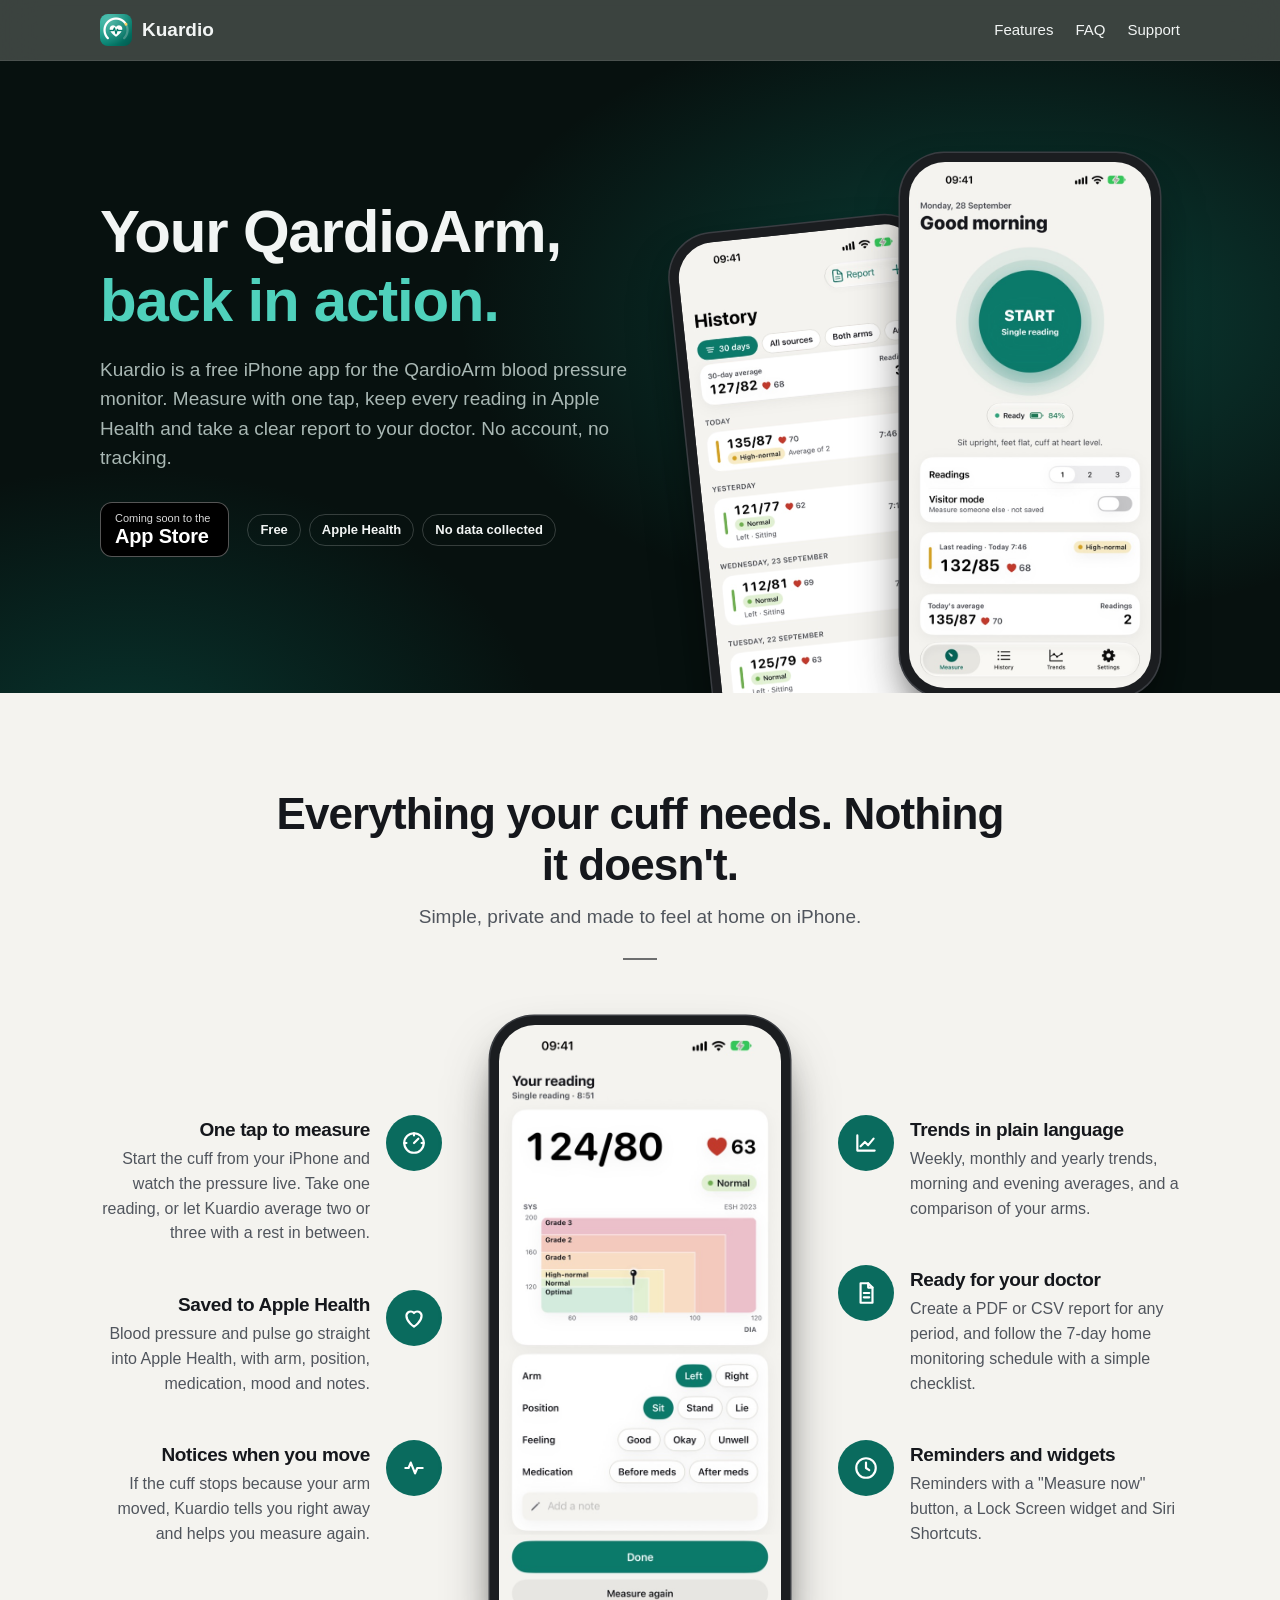
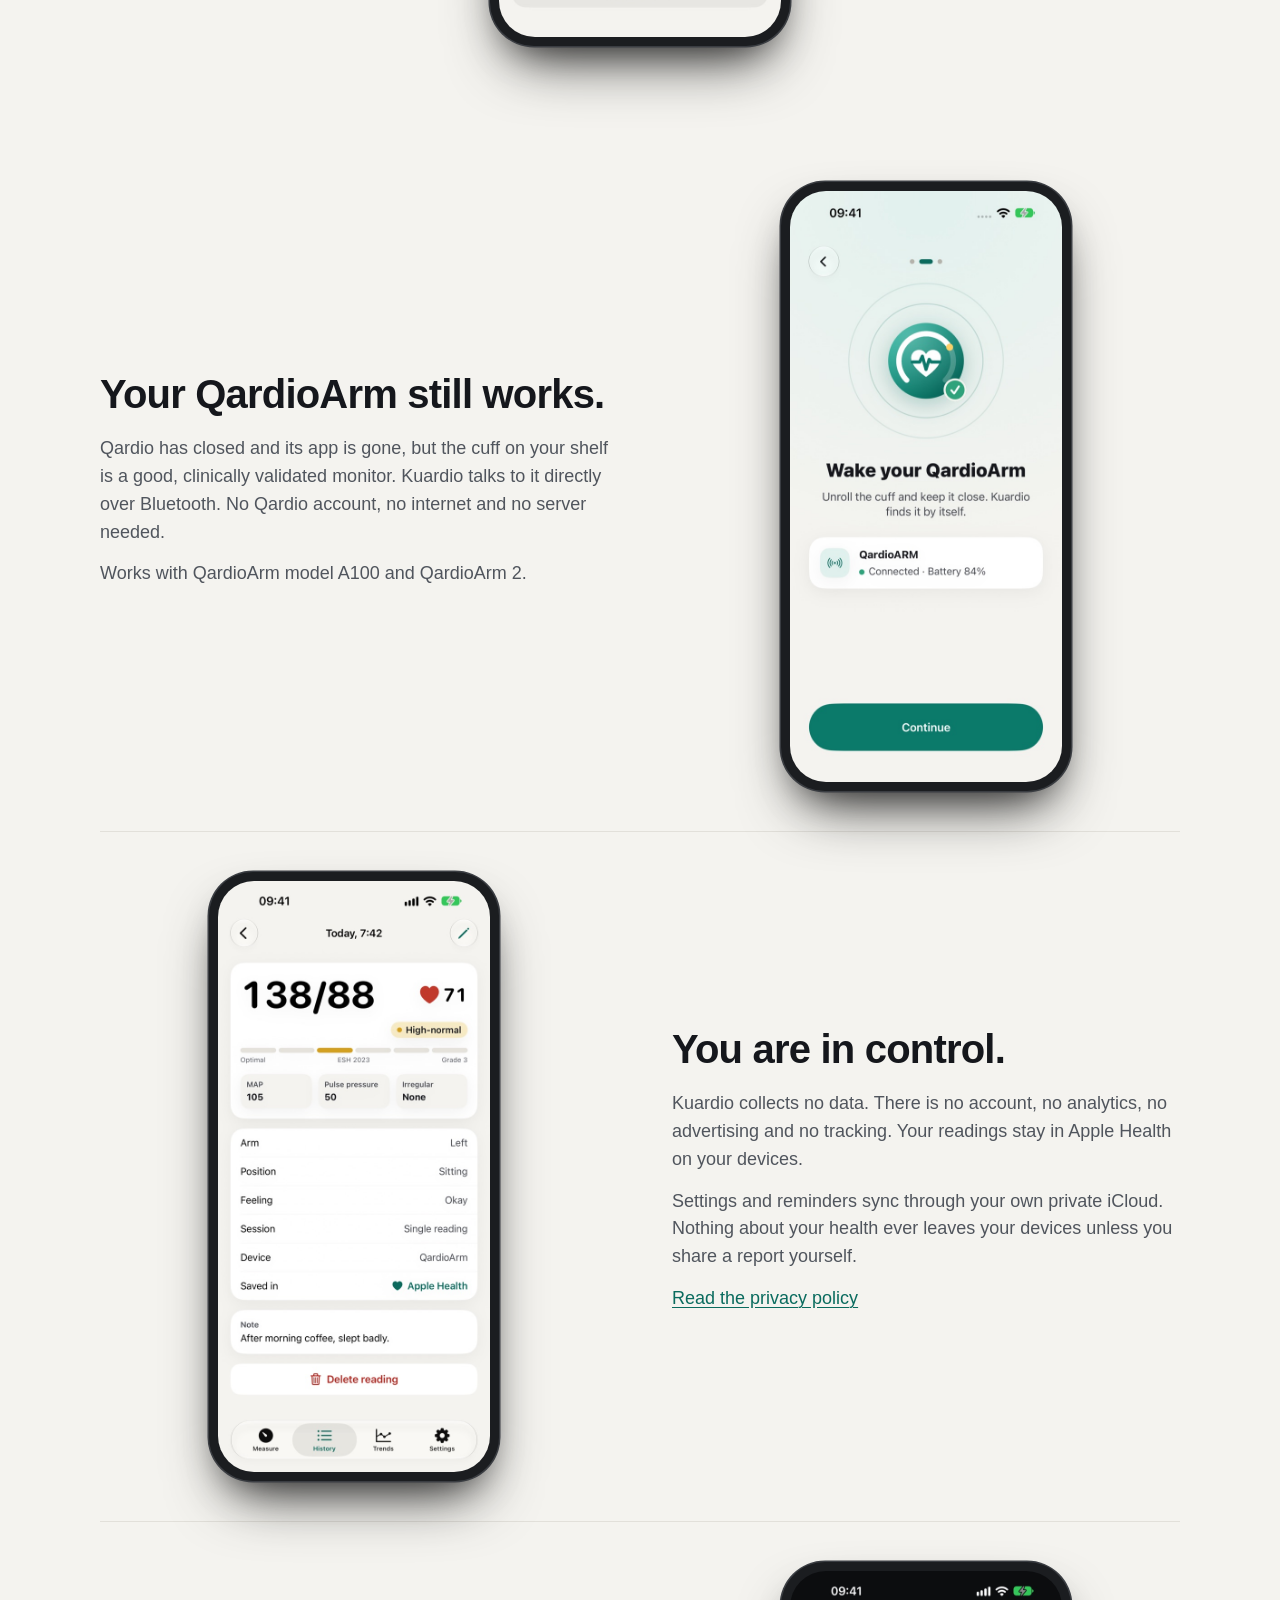
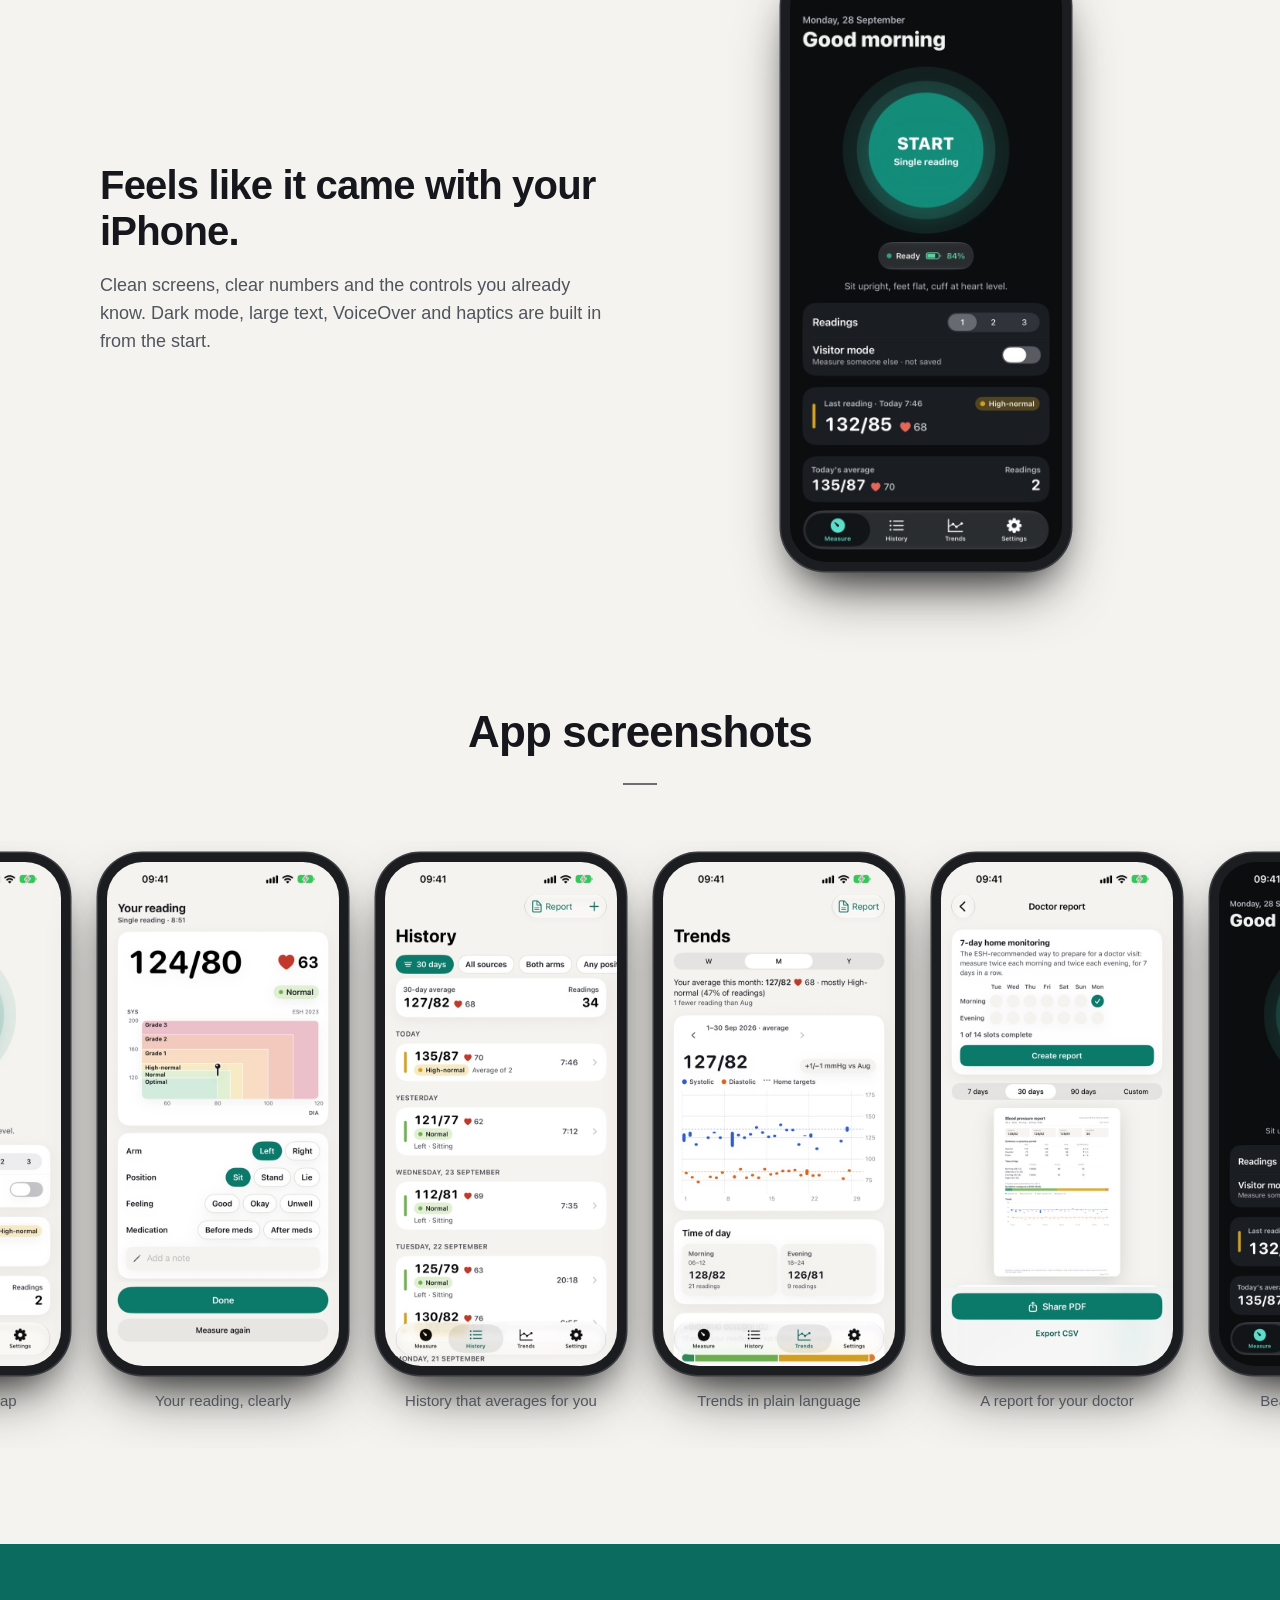
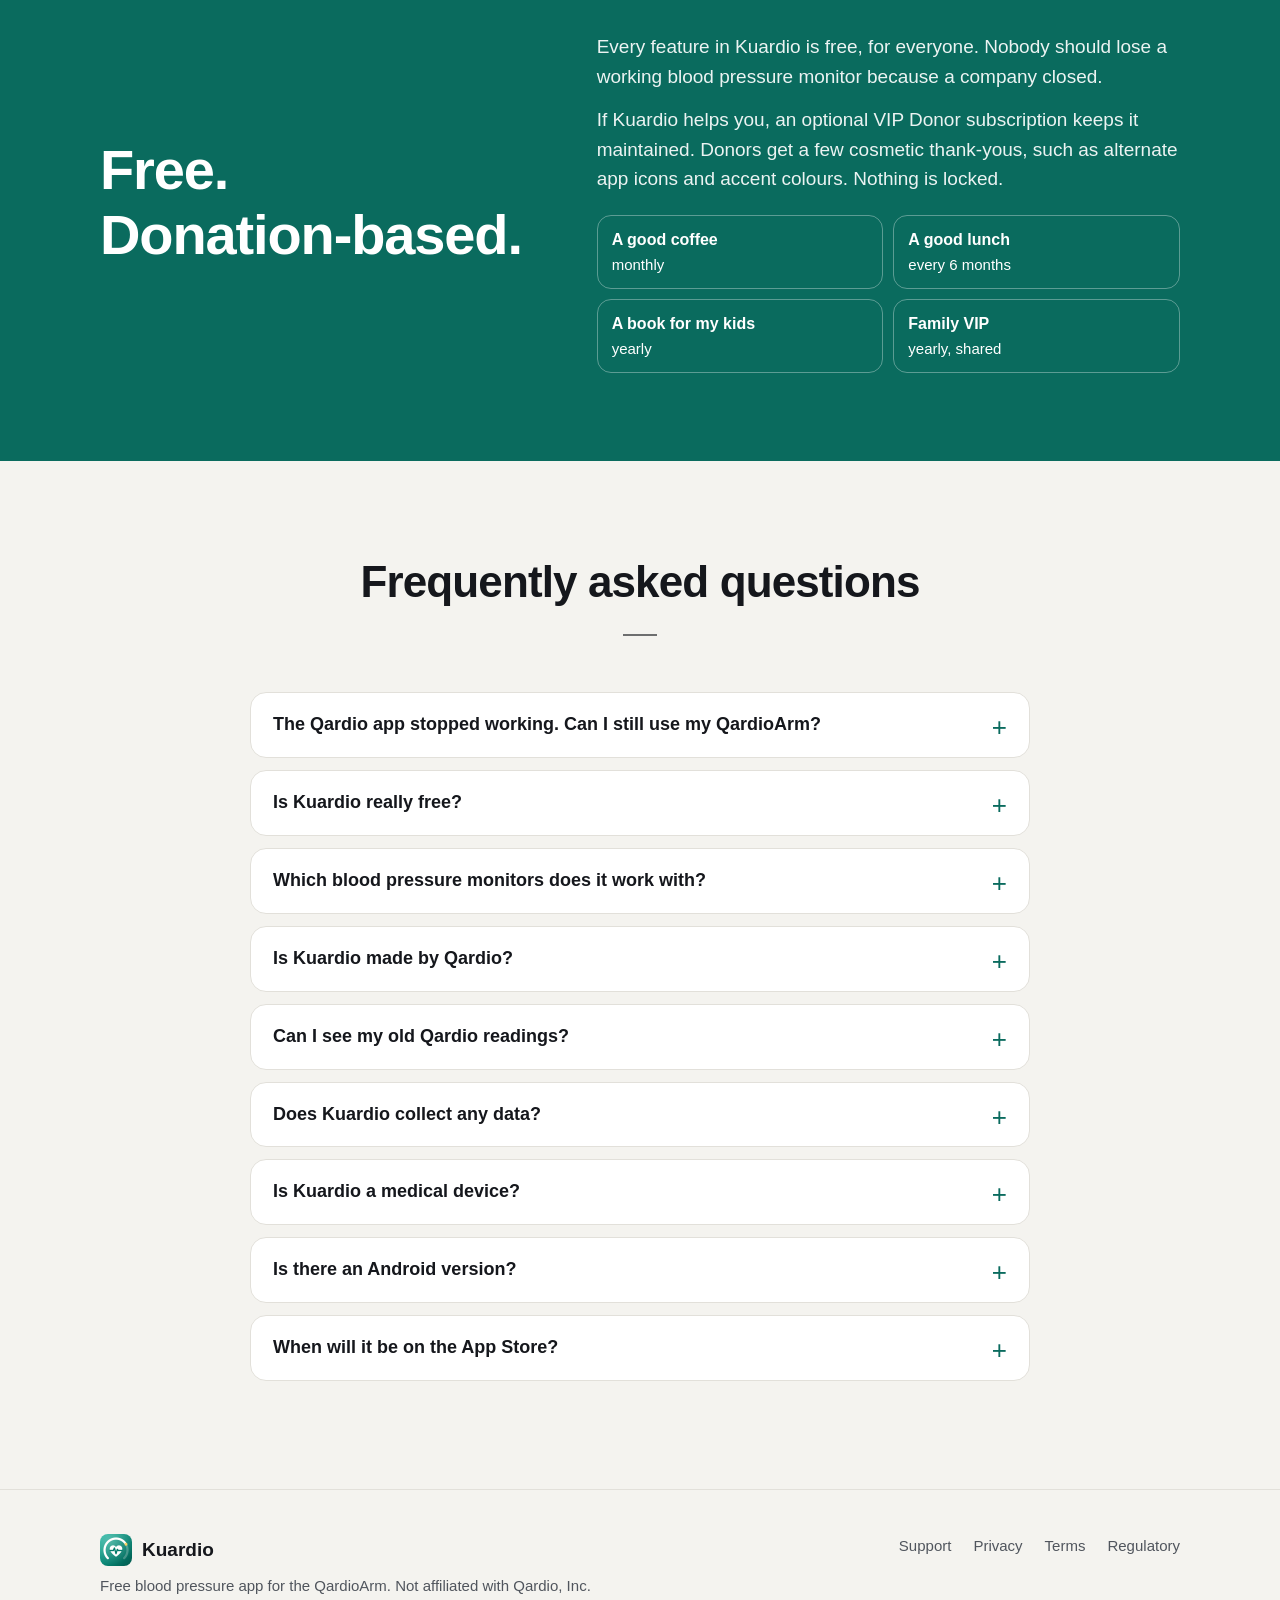
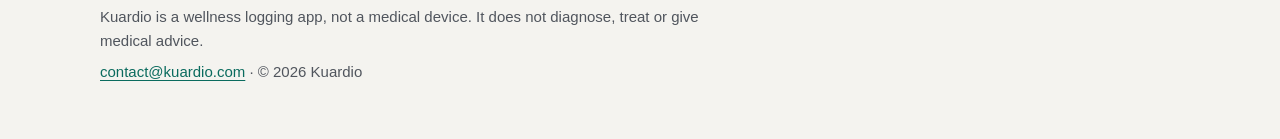
==== commit b230c781: "Privacy: Kuardio keeps a copy of readings on the iPhone so history opens quickly Co-Authored-By: Cla" ====
--- a/index.html
+++ b/index.html
@@ -249,7 +249,7 @@
         <h2>You are in control.</h2>
         <p>Kuardio collects no data. There is no account, no analytics, no advertising and no tracking. Your readings stay
           in Apple Health on your devices.</p>
-        <p>Settings and reminders sync through your own private iCloud. Nothing about your health ever leaves Apple Health
+        <p>Settings and reminders sync through your own private iCloud. Nothing about your health ever leaves your devices
           unless you share a report yourself.</p>
         <p><a href="/privacy.html">Read the privacy policy</a></p>
       </div>
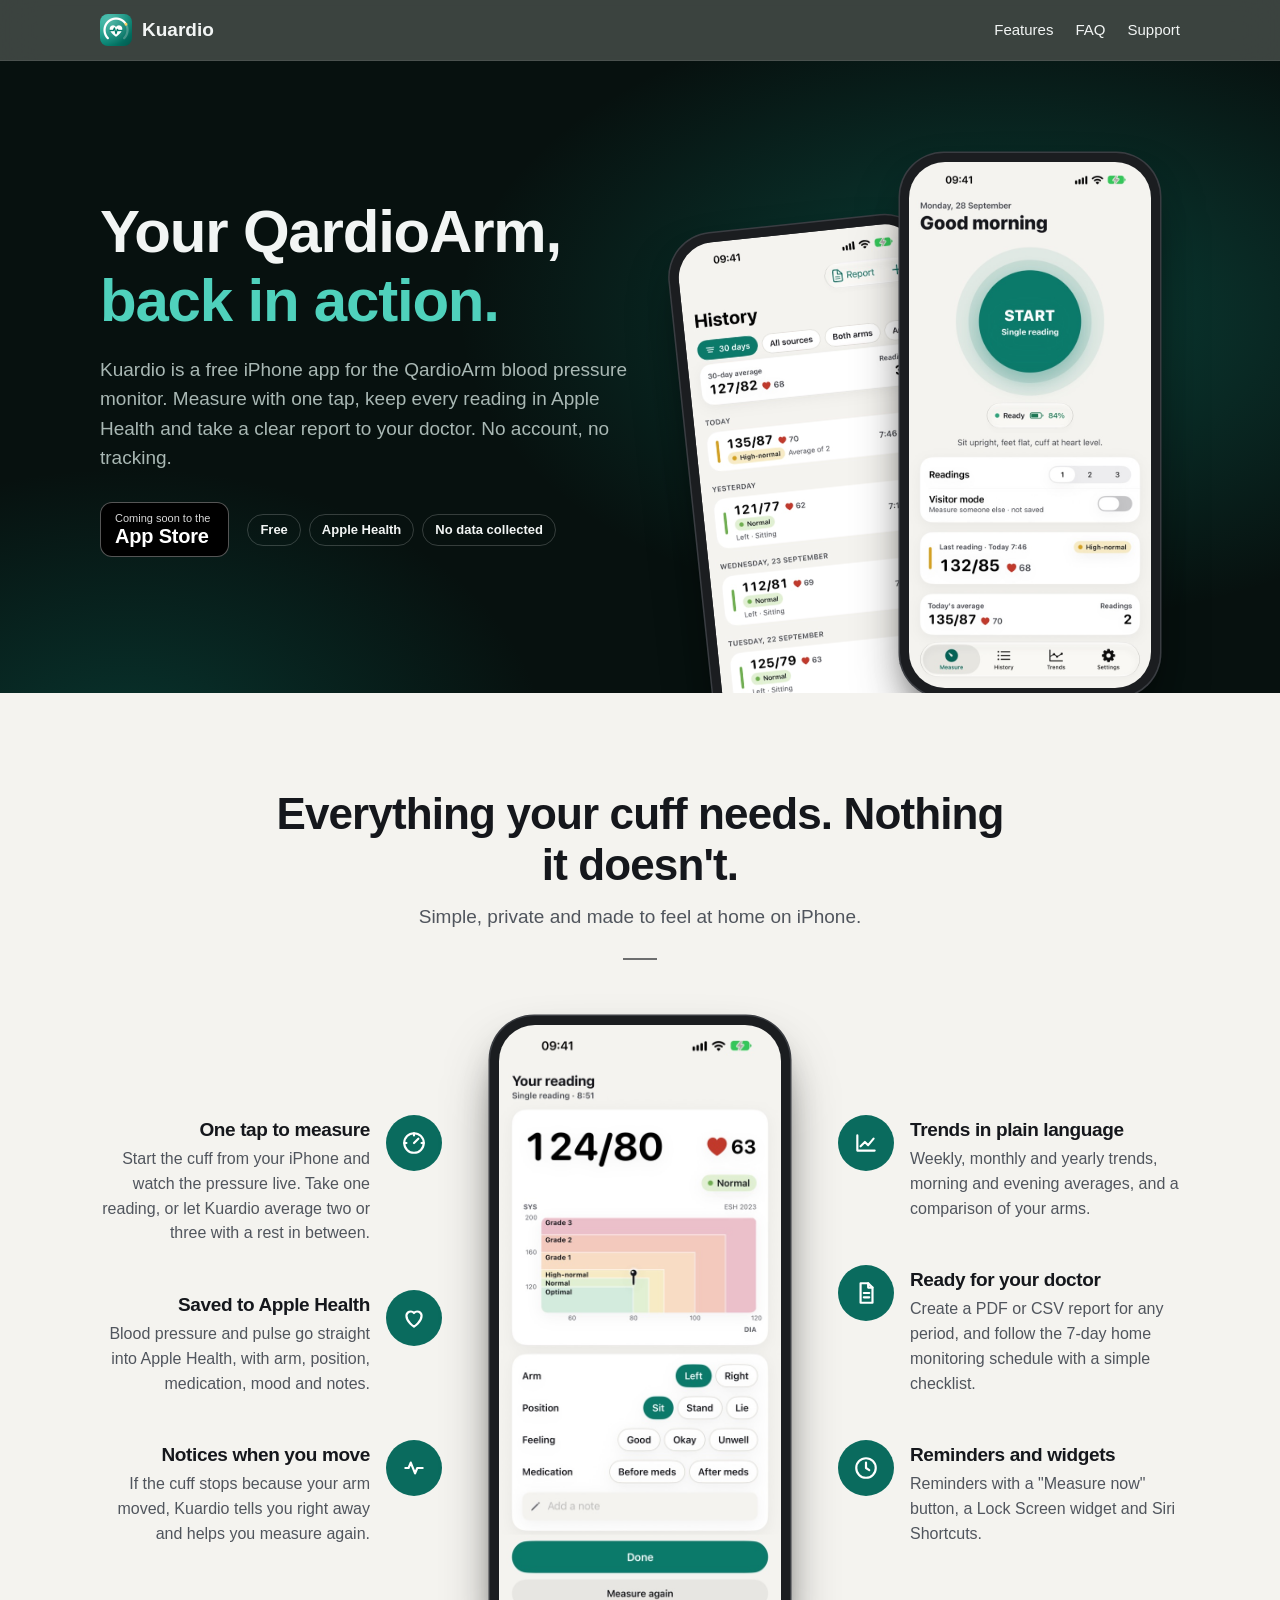
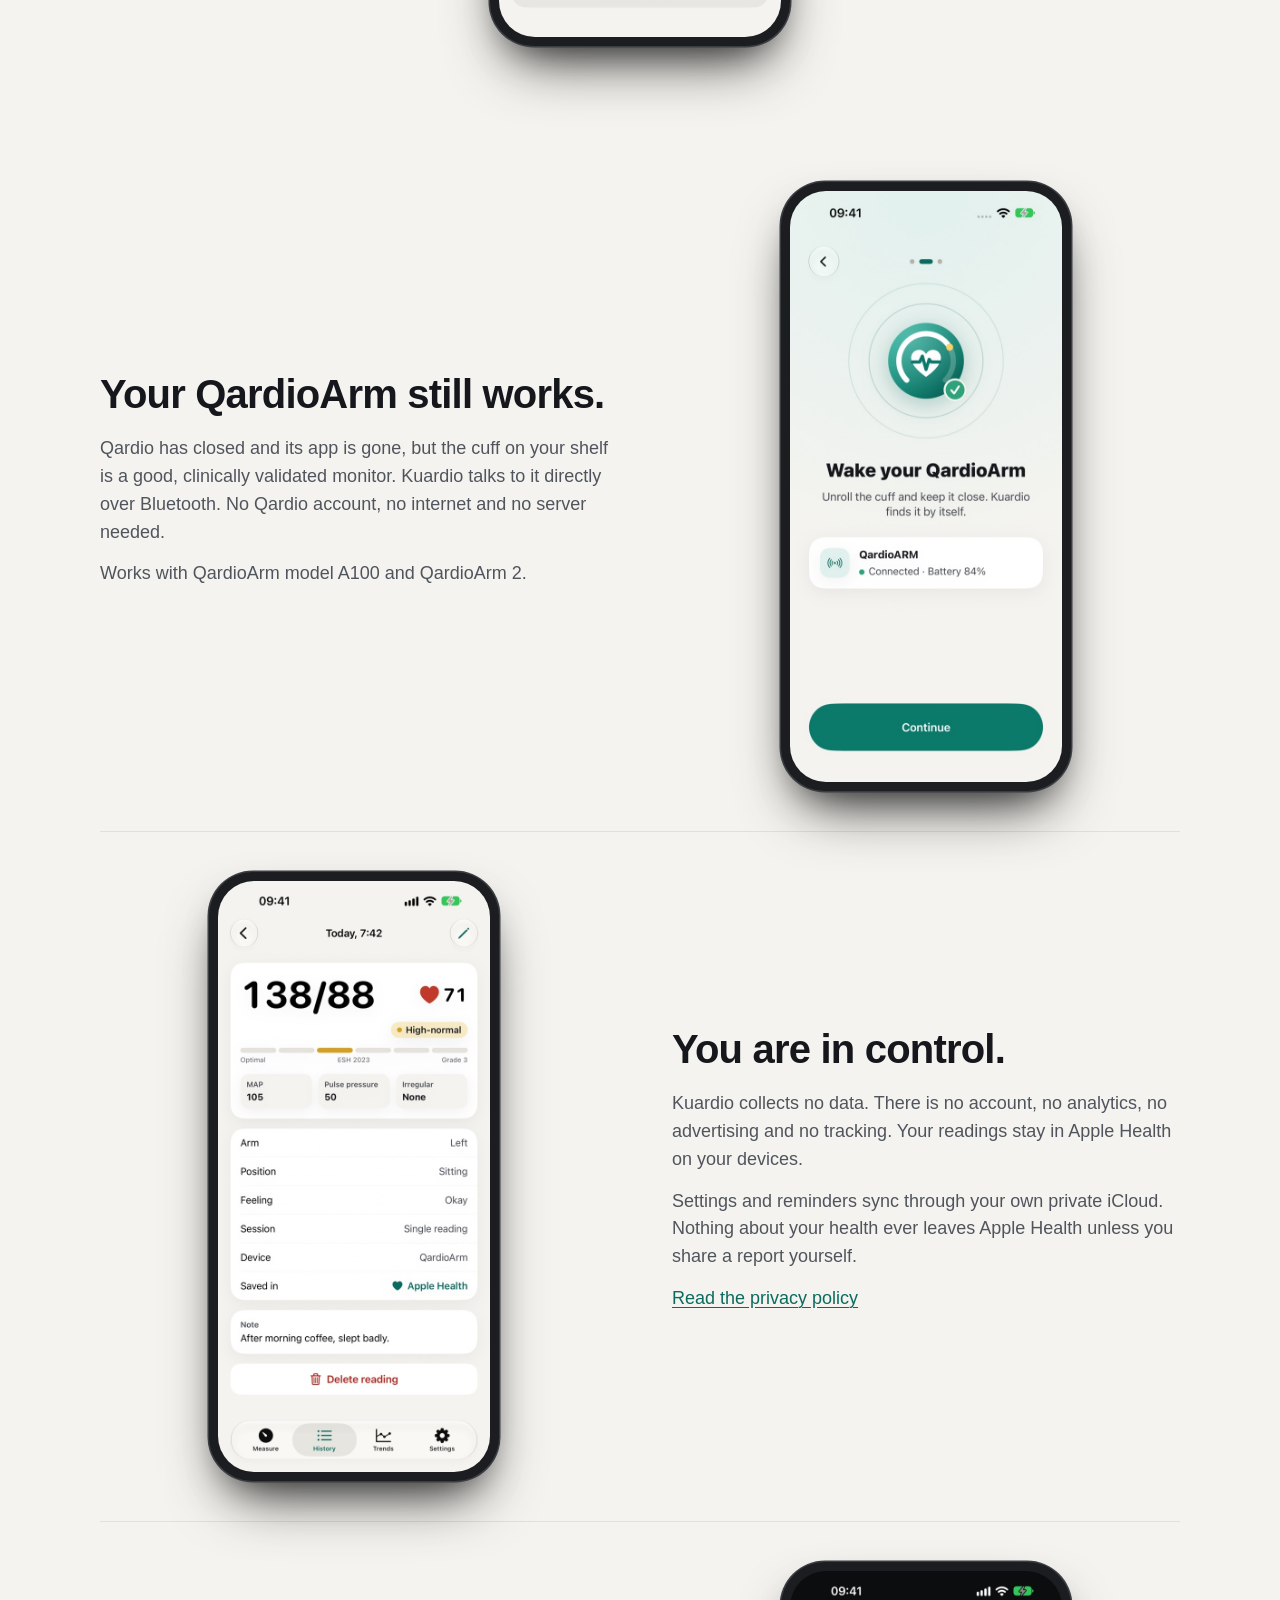
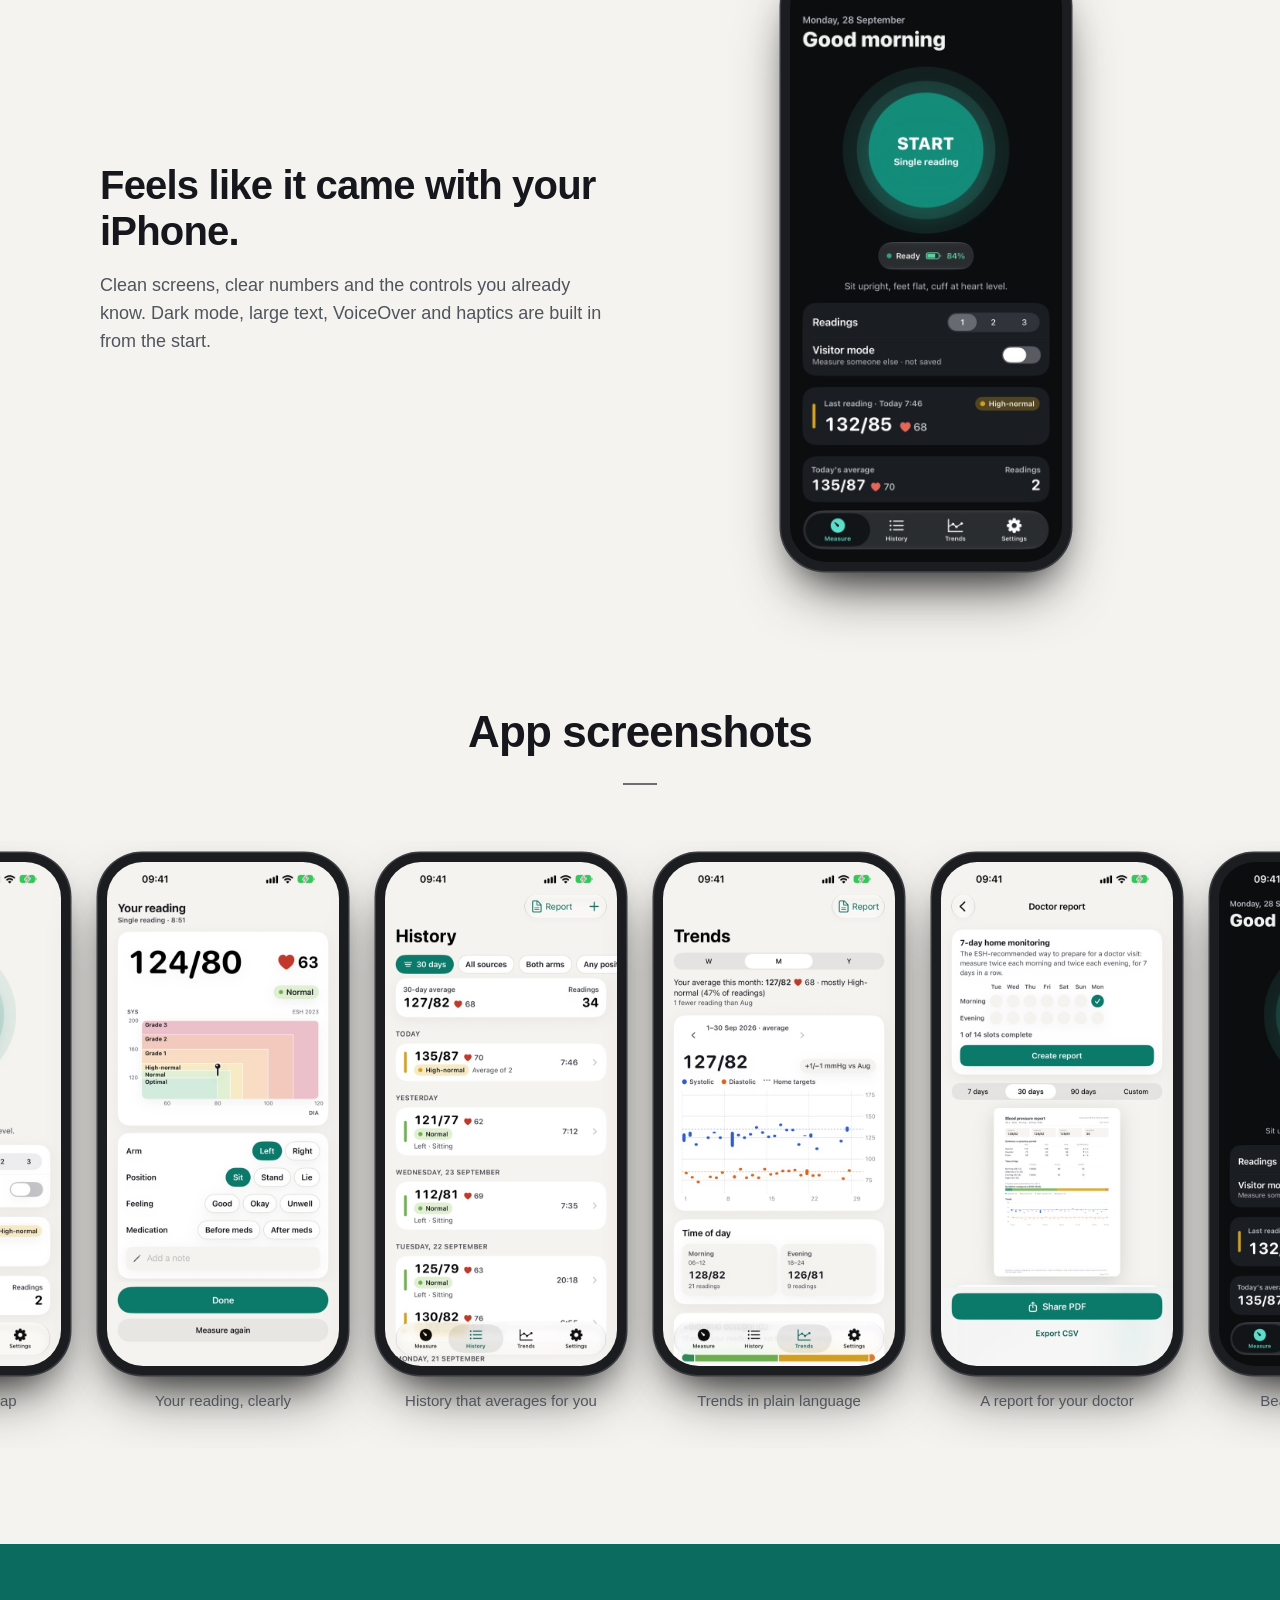
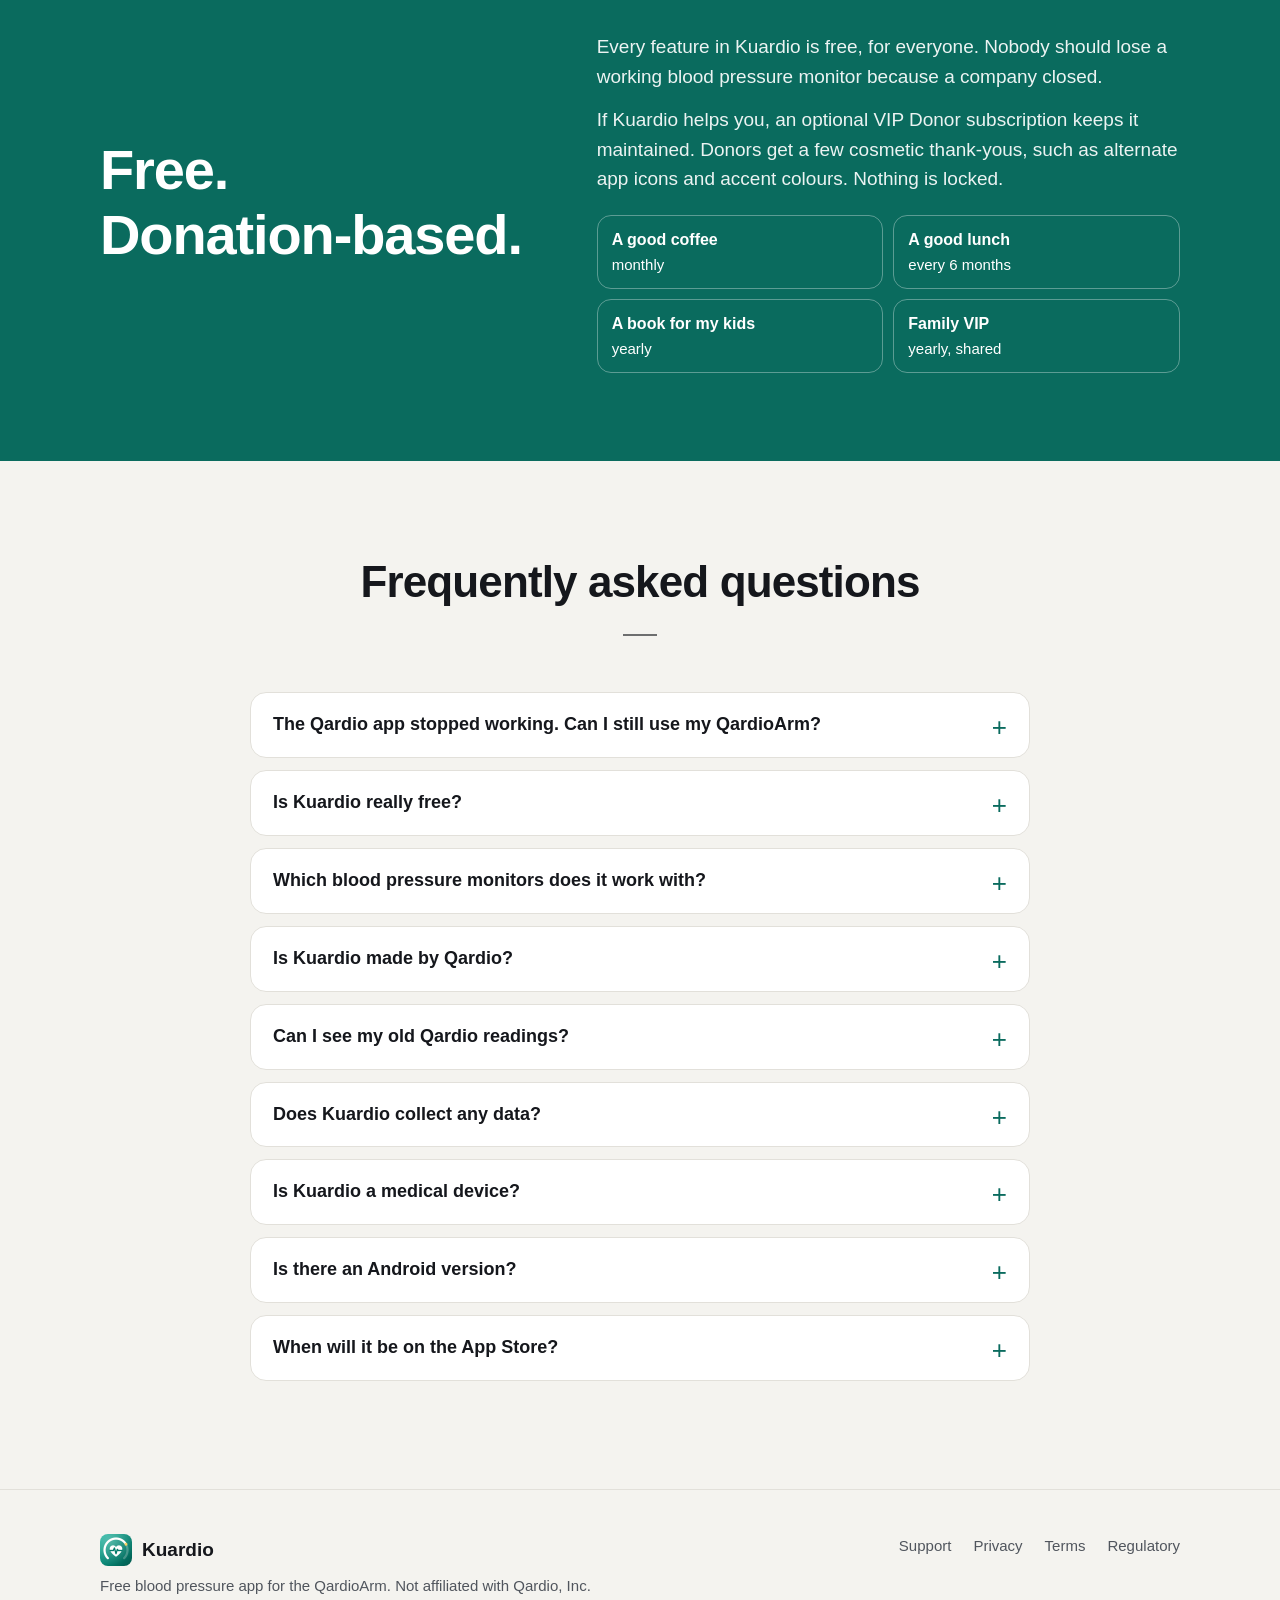
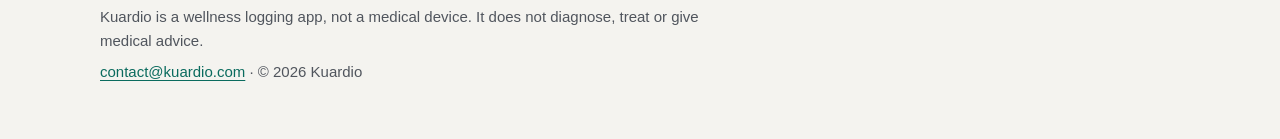
==== commit bba8be25: "Revert "Privacy: Kuardio keeps a copy of readings on the iPhone so history opens quickly" Build 1.0 " ====
--- a/index.html
+++ b/index.html
@@ -249,7 +249,7 @@
         <h2>You are in control.</h2>
         <p>Kuardio collects no data. There is no account, no analytics, no advertising and no tracking. Your readings stay
           in Apple Health on your devices.</p>
-        <p>Settings and reminders sync through your own private iCloud. Nothing about your health ever leaves your devices
+        <p>Settings and reminders sync through your own private iCloud. Nothing about your health ever leaves Apple Health
           unless you share a report yourself.</p>
         <p><a href="/privacy.html">Read the privacy policy</a></p>
       </div>
